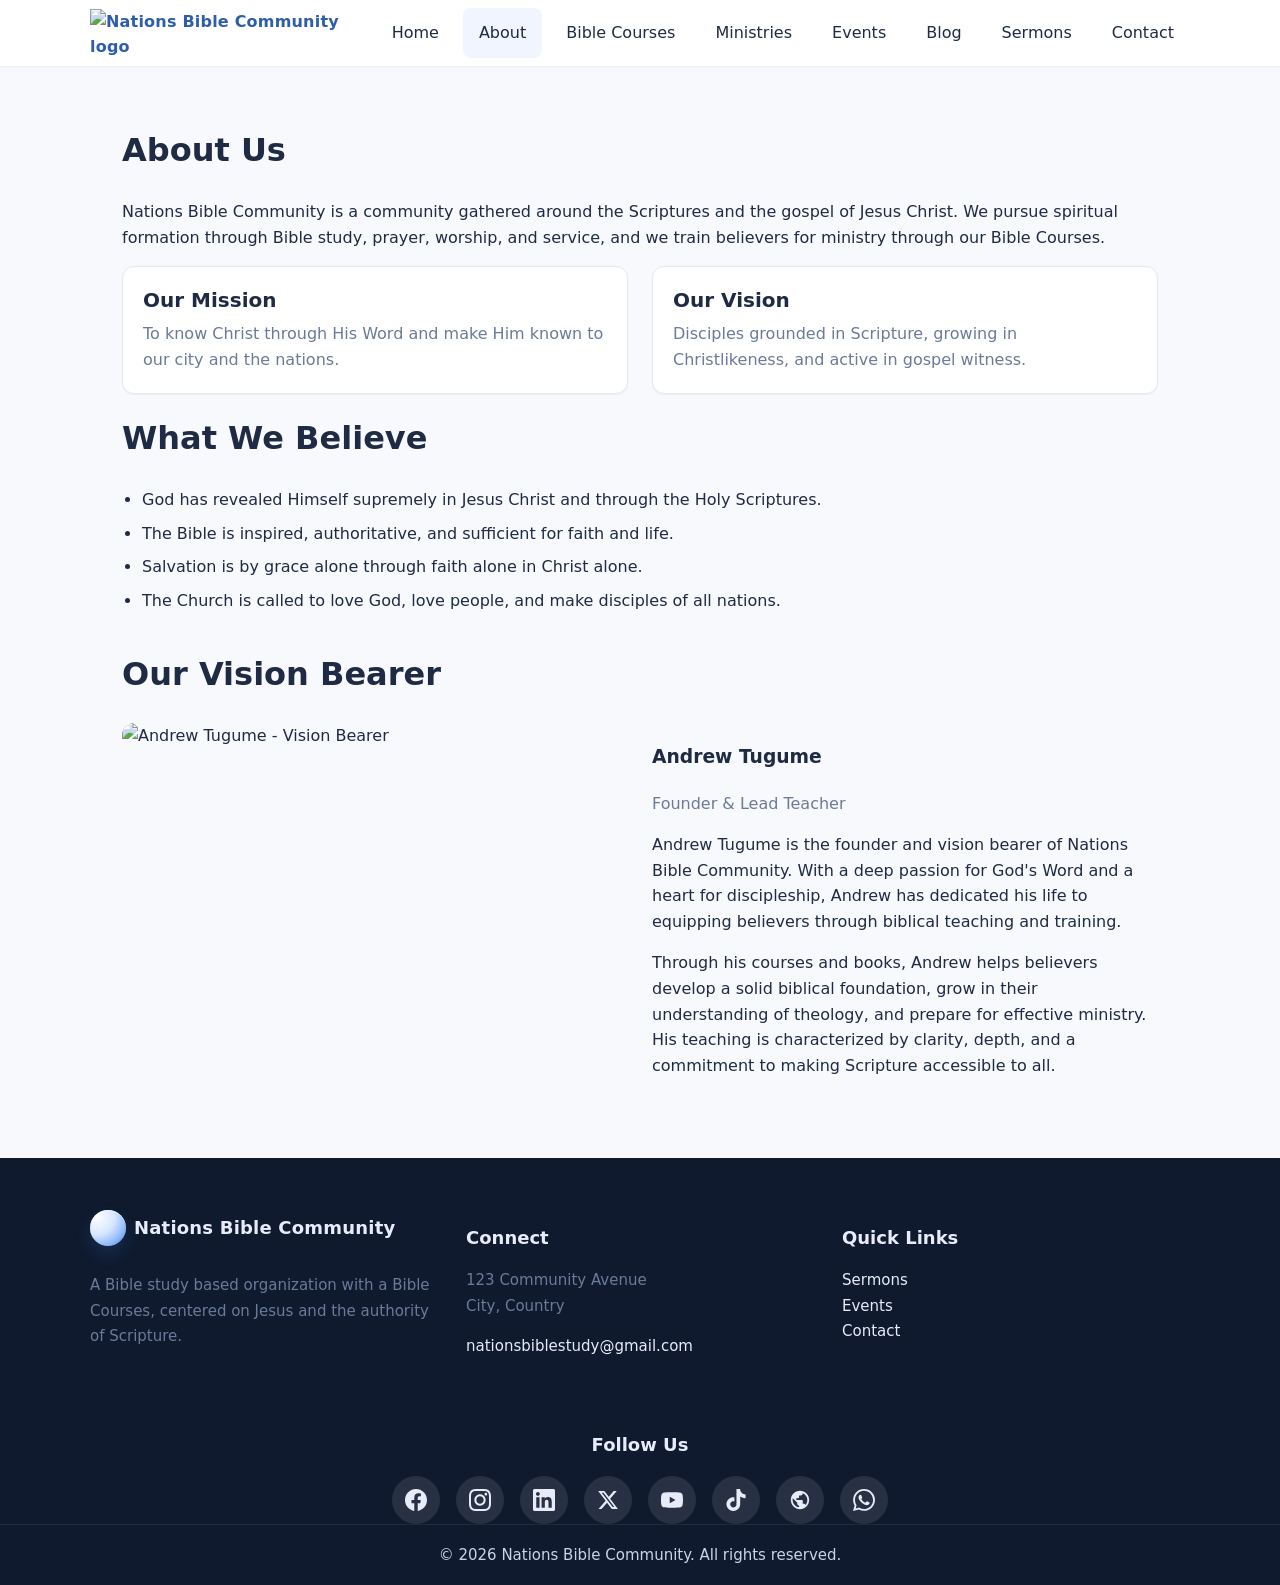
==== about.html @ 36cb025d "Add Netlify CMS blog system with first post: BOLDNESS FOR NOTABLE MIRACLES AND CONVERSIONS - Set up " ====
<!doctype html>
<html lang="en">
  <head>
    <meta charset="utf-8" />
    <meta name="viewport" content="width=device-width, initial-scale=1" />
    <title>About – Nations Bible Community</title>
    <meta name="description" content="About Nations Bible Community – mission, beliefs, leadership, and story." />
    <link rel="stylesheet" href="assets/css/styles.css" />
  </head>
  <body>
    <header class="site-header">
      <div class="container bar">
        <a class="brand" href="index.html">
          <img class="logo-img" src="https://res.cloudinary.com/dyz1cdgi8/image/upload/v1768128214/Nations_Bible_Community_Logo-04_iwufnb.png" alt="Nations Bible Community logo" />
        </a>
        <button class="nav-toggle" aria-controls="primary-nav" aria-expanded="false" aria-label="Toggle menu">☰</button>
        <nav id="primary-nav" class="primary-nav" aria-label="Primary">
          <ul class="container">
            <li><a href="index.html">Home</a></li>
            <li><a class="active" href="about.html">About</a></li>
            <li><a href="bible-Courses.html">Bible Courses</a></li>
            <li><a href="ministries.html">Ministries</a></li>
            <li><a href="events.html">Events</a></li>
            <li><a href="blog.html">Blog</a></li>
            <li><a href="sermons.html">Sermons</a></li>
            <li><a href="contact.html">Contact</a></li>
          </ul>
        </nav>
      </div>
    </header>

    <main>
      <section class="section">
        <div class="container">
          <h1 class="section-title">About Us</h1>
          <p>Nations Bible Community is a community gathered around the Scriptures and the gospel of Jesus Christ. We pursue spiritual formation through Bible study, prayer, worship, and service, and we train believers for ministry through our Bible Courses.</p>

          <div class="grid cols-2">
            <div class="card">
              <h3>Our Mission</h3>
              <p>To know Christ through His Word and make Him known to our city and the nations.</p>
            </div>
            <div class="card">
              <h3>Our Vision</h3>
              <p>Disciples grounded in Scripture, growing in Christlikeness, and active in gospel witness.</p>
            </div>
          </div>

          <div class="spacer-lg"></div>

          <h2 class="section-title">What We Believe</h2>
          <ul class="list">
            <li>God has revealed Himself supremely in Jesus Christ and through the Holy Scriptures.</li>
            <li>The Bible is inspired, authoritative, and sufficient for faith and life.</li>
            <li>Salvation is by grace alone through faith alone in Christ alone.</li>
            <li>The Church is called to love God, love people, and make disciples of all nations.</li>
          </ul>

          <div class="spacer-lg"></div>

          <h2 class="section-title">Our Vision Bearer</h2>
          <div class="grid cols-2">
            <div>
              <img src="https://res.cloudinary.com/dyz1cdgi8/image/upload/v1768131002/Vision_Bearer_Andrew_Tugume_mgnjnd.jpg" alt="Andrew Tugume - Vision Bearer" style="border-radius: 12px; width: 100%; max-width: 400px;" />
            </div>
            <div>
              <h3>Andrew Tugume</h3>
              <p class="muted">Founder & Lead Teacher</p>
              <p>Andrew Tugume is the founder and vision bearer of Nations Bible Community. With a deep passion for God's Word and a heart for discipleship, Andrew has dedicated his life to equipping believers through biblical teaching and training.</p>
              <p>Through his courses and books, Andrew helps believers develop a solid biblical foundation, grow in their understanding of theology, and prepare for effective ministry. His teaching is characterized by clarity, depth, and a commitment to making Scripture accessible to all.</p>
            </div>
          </div>
        </div>
      </section>
    </main>

    <footer class="site-footer">
      <div class="container grid cols-3">
        <div>
          <div class="brand">
            <span class="logo" aria-hidden="true"></span>
            <span class="title">Nations Bible Community</span>
          </div>
          <div class="spacer-sm"></div>
          <p class="muted">A Bible study based organization with a Bible Courses, centered on Jesus and the authority of Scripture.</p>
        </div>
        <div>
          <h3>Connect</h3>
          <p class="muted">123 Community Avenue<br>City, Country</p>
          <p><a href="mailto:nationsbiblestudy@gmail.com">nationsbiblestudy@gmail.com</a></p>
        </div>
        <div>
          <h3>Quick Links</h3>
          <p><a href="sermons.html">Sermons</a><br><a href="events.html">Events</a><br><a href="contact.html">Contact</a></p>
        </div>
      </div>
      <div class="container">
        <div class="social-links">
          <h3>Follow Us</h3>
          <div class="social-icons">
            <a href="https://www.facebook.com/nationsbiblecommunity" target="_blank" rel="noopener noreferrer" aria-label="Facebook" class="social-icon">
              <svg viewBox="0 0 24 24" width="24" height="24" fill="currentColor"><path d="M24 12.073c0-6.627-5.373-12-12-12s-12 5.373-12 12c0 5.99 4.388 10.954 10.125 11.854v-8.385H7.078v-3.47h3.047V9.43c0-3.007 1.792-4.669 4.533-4.669 1.312 0 2.686.235 2.686.235v2.953H15.83c-1.491 0-1.956.925-1.956 1.874v2.25h3.328l-.532 3.47h-2.796v8.385C19.612 23.027 24 18.062 24 12.073z"/></svg>
            </a>
            <a href="https://www.instagram.com/nationsbiblecommunity/" target="_blank" rel="noopener noreferrer" aria-label="Instagram" class="social-icon">
              <svg viewBox="0 0 24 24" width="24" height="24" fill="currentColor"><path d="M12 2.163c3.204 0 3.584.012 4.85.07 3.252.148 4.771 1.691 4.919 4.919.058 1.265.069 1.645.069 4.849 0 3.205-.012 3.584-.069 4.849-.149 3.225-1.664 4.771-4.919 4.919-1.266.058-1.644.07-4.85.07-3.204 0-3.584-.012-4.849-.07-3.26-.149-4.771-1.699-4.919-4.92-.058-1.265-.07-1.644-.07-4.849 0-3.204.013-3.583.07-4.849.149-3.227 1.664-4.771 4.919-4.919 1.266-.057 1.645-.069 4.849-.069zm0-2.163c-3.259 0-3.667.014-4.947.072-4.358.2-6.78 2.618-6.98 6.98-.059 1.281-.073 1.689-.073 4.948 0 3.259.014 3.668.072 4.948.2 4.358 2.618 6.78 6.98 6.98 1.281.058 1.689.072 4.948.072 3.259 0 3.668-.014 4.948-.072 4.354-.2 6.782-2.618 6.979-6.98.059-1.28.073-1.689.073-4.948 0-3.259-.014-3.667-.072-4.947-.196-4.354-2.617-6.78-6.979-6.98-1.281-.059-1.69-.073-4.949-.073zm0 5.838c-3.403 0-6.162 2.759-6.162 6.162s2.759 6.163 6.162 6.163 6.162-2.759 6.162-6.163c0-3.403-2.759-6.162-6.162-6.162zm0 10.162c-2.209 0-4-1.79-4-4 0-2.209 1.791-4 4-4s4 1.791 4 4c0 2.21-1.791 4-4 4zm6.406-11.845c-.796 0-1.441.645-1.441 1.44s.645 1.44 1.441 1.44c.795 0 1.439-.645 1.439-1.44s-.644-1.44-1.439-1.44z"/></svg>
            </a>
            <a href="https://www.linkedin.com/in/nations-bible-community-0844b33a5/" target="_blank" rel="noopener noreferrer" aria-label="LinkedIn" class="social-icon">
              <svg viewBox="0 0 24 24" width="24" height="24" fill="currentColor"><path d="M20.447 20.452h-3.554v-5.569c0-1.328-.027-3.037-1.852-3.037-1.853 0-2.136 1.445-2.136 2.939v5.667H9.351V9h3.414v1.561h.046c.477-.9 1.637-1.85 3.37-1.85 3.601 0 4.267 2.37 4.267 5.455v6.286zM5.337 7.433c-1.144 0-2.063-.926-2.063-2.065 0-1.138.92-2.063 2.063-2.063 1.14 0 2.064.925 2.064 2.063 0 1.139-.925 2.065-2.064 2.065zm1.782 13.019H3.555V9h3.564v11.452zM22.225 0H1.771C.792 0 0 .774 0 1.729v20.542C0 23.227.792 24 1.771 24h20.451C23.2 24 24 23.227 24 22.271V1.729C24 .774 23.2 0 22.222 0h.003z"/></svg>
            </a>
            <a href="https://x.com/NationsBible" target="_blank" rel="noopener noreferrer" aria-label="Twitter/X" class="social-icon">
              <svg viewBox="0 0 24 24" width="24" height="24" fill="currentColor"><path d="M18.244 2.25h3.308l-7.227 8.26 8.502 11.24H16.17l-5.214-6.817L4.99 21.75H1.68l7.73-8.835L1.254 2.25H8.08l4.713 6.231zm-1.161 17.52h1.833L7.084 4.126H5.117z"/></svg>
            </a>
            <a href="https://www.youtube.com/@NationsBibleCommunity" target="_blank" rel="noopener noreferrer" aria-label="YouTube" class="social-icon">
              <svg viewBox="0 0 24 24" width="24" height="24" fill="currentColor"><path d="M23.498 6.186a3.016 3.016 0 0 0-2.122-2.136C19.505 3.545 12 3.545 12 3.545s-7.505 0-9.377.505A3.017 3.017 0 0 0 .502 6.186C0 8.07 0 12 0 12s0 3.93.502 5.814a3.016 3.016 0 0 0 2.122 2.136c1.871.505 9.376.505 9.376.505s7.505 0 9.377-.505a3.015 3.015 0 0 0 2.122-2.136C24 15.93 24 12 24 12s0-3.93-.502-5.814zM9.545 15.568V8.432L15.818 12l-6.273 3.568z"/></svg>
            </a>
            <a href="https://www.tiktok.com/@nationsbiblecommunity" target="_blank" rel="noopener noreferrer" aria-label="TikTok" class="social-icon">
              <svg viewBox="0 0 24 24" width="24" height="24" fill="currentColor"><path d="M12.525.02c1.31-.02 2.61-.01 3.91-.02.08 1.53.63 3.09 1.75 4.17 1.12 1.11 2.7 1.62 4.24 1.79v4.03c-1.44-.05-2.89-.35-4.2-.97-.57-.26-1.1-.59-1.62-.93-.01 2.92.01 5.84-.02 8.75-.08 1.4-.54 2.79-1.35 3.94-1.31 1.92-3.58 3.17-5.91 3.21-1.43.08-2.86-.31-4.08-1.03-2.02-1.19-3.44-3.37-3.65-5.71-.02-.5-.03-1-.01-1.49.18-1.9 1.12-3.72 2.58-4.96 1.66-1.44 3.98-2.13 6.15-1.72.02 1.48-.04 2.96-.04 4.44-.99-.32-2.15-.23-3.02.37-.63.41-1.11 1.04-1.36 1.75-.21.51-.15 1.07-.14 1.61.24 1.64 1.82 3.02 3.5 2.87 1.12-.01 2.19-.66 2.77-1.61.19-.33.4-.67.41-1.06.1-1.79.06-3.57.07-5.36.01-4.03-.01-8.05.02-12.07z"/></svg>
            </a>
            <a href="index.html" aria-label="Website" class="social-icon">
              <svg viewBox="0 0 24 24" width="24" height="24" fill="currentColor"><path d="M12 2C6.48 2 2 6.48 2 12s4.48 10 10 10 10-4.48 10-10S17.52 2 12 2zm-1 17.93c-3.95-.49-7-3.85-7-7.93 0-.62.08-1.21.21-1.79L9 15v1c0 1.1.9 2 2 2v1.93zm6.9-2.54c-.26-.81-1-1.39-1.9-1.39h-1v-3c0-.55-.45-1-1-1H8v-2h2c.55 0 1-.45 1-1V7h2c1.1 0 2-.9 2-2v-.41c2.93 1.19 5 4.06 5 7.41 0 2.08-.8 3.97-2.1 5.39z"/></svg>
            </a>
            <a href="https://chat.whatsapp.com/FD0A2mCJZDa2Mbqac1Lst9" target="_blank" rel="noopener noreferrer" aria-label="WhatsApp" class="social-icon">
              <svg viewBox="0 0 24 24" width="24" height="24" fill="currentColor"><path d="M17.472 14.382c-.297-.149-1.758-.867-2.03-.967-.273-.099-.471-.148-.67.15-.197.297-.767.966-.94 1.164-.173.199-.347.223-.644.075-.297-.15-1.255-.463-2.39-1.475-.883-.788-1.48-1.761-1.653-2.059-.173-.297-.018-.458.13-.606.134-.133.298-.347.446-.52.149-.174.198-.298.298-.497.099-.198.05-.371-.025-.52-.075-.149-.669-1.612-.916-2.207-.242-.579-.487-.5-.669-.51-.173-.008-.371-.01-.57-.01-.198 0-.52.074-.792.372-.272.297-1.04 1.016-1.04 2.479 0 1.462 1.065 2.875 1.213 3.074.149.198 2.096 3.2 5.077 4.487.709.306 1.262.489 1.694.625.712.227 1.36.195 1.871.118.571-.085 1.758-.719 2.006-1.413.248-.694.248-1.289.173-1.413-.074-.124-.272-.198-.57-.347m-5.421 7.403h-.004a9.87 9.87 0 01-5.031-1.378l-.361-.214-3.741.982.998-3.648-.235-.374a9.86 9.86 0 01-1.51-5.26c.001-5.45 4.436-9.884 9.888-9.884 2.64 0 5.122 1.03 6.988 2.898a9.825 9.825 0 012.893 6.994c-.003 5.45-4.437 9.884-9.885 9.884m8.413-18.297A11.815 11.815 0 0012.05 0C5.495 0 .16 5.335.157 11.892c0 2.096.547 4.142 1.588 5.945L.057 24l6.305-1.654a11.882 11.882 0 005.683 1.448h.005c6.554 0 11.89-5.335 11.893-11.893a11.821 11.821 0 00-3.48-8.413Z"/></svg>
            </a>
          </div>
        </div>
      </div>
      <div class="footer-bottom">
        <div class="container">© <span data-year></span> Nations Bible Community. All rights reserved.</div>
      </div>
    </footer>

    <script src="assets/js/main.js"></script>
  </body>
  </html>
---- assets/css/styles.css ----
/*
  Nations Bible Community – Site Styles
  Mobile-first, responsive, accessible stylesheet.
*/

:root {
  --color-primary: #2e5eaa;
  --color-accent: #f9b233;
  --color-bg: #f7f9fc;
  --color-surface: #ffffff;
  --color-text: #1f2a44;
  --color-muted: #6b7a99;
  --color-border: #e5e9f2;
  --shadow-sm: 0 1px 2px rgba(0, 0, 0, 0.05);
  --shadow-md: 0 8px 24px rgba(31, 42, 68, 0.08);
  --radius: 12px;
  --radius-sm: 8px;
  --max-w: 1100px;
}

* {
  box-sizing: border-box;
}

html {
  font-size: 16px;
  -webkit-text-size-adjust: 100%;
  -webkit-tap-highlight-color: transparent;
}

html, body {
  margin: 0;
  padding: 0;
  font-family: Inter, system-ui, -apple-system, Segoe UI, Roboto, Helvetica, Arial, "Apple Color Emoji", "Segoe UI Emoji";
  color: var(--color-text);
  background: var(--color-bg);
  line-height: 1.6;
  overflow-x: hidden;
}

img, video {
  max-width: 100%;
  height: auto;
  display: block;
}

a {
  color: var(--color-primary);
  text-decoration: none;
  -webkit-tap-highlight-color: rgba(46, 94, 170, 0.1);
}

a:hover {
  text-decoration: underline;
}

/* Touch-friendly minimum target size */
button, a, input, select, textarea {
  min-height: 44px;
}

.container {
  width: 100%;
  max-width: var(--max-w);
  margin: 0 auto;
  padding: 0 16px;
}

@media (min-width: 640px) {
  .container {
    padding: 0 24px;
  }
}

@media (min-width: 1024px) {
  .container {
    padding: 0 32px;
  }
}

/* Header / Navigation */
.site-header {
  position: sticky;
  top: 0;
  z-index: 1000;
  background: var(--color-surface);
  box-shadow: var(--shadow-sm);
}

.site-header .bar {
  display: flex;
  align-items: center;
  justify-content: space-between;
  min-height: 64px;
  padding: 8px 0;
}

.brand {
  display: flex;
  align-items: center;
  gap: 8px;
  font-weight: 700;
  letter-spacing: 0.2px;
  min-height: 44px;
}

.brand .logo {
  width: 36px;
  height: 36px;
  flex-shrink: 0;
  border-radius: 50%;
  background: radial-gradient(120% 120% at 20% 20%, #fefefe, #d8e6ff 40%, #8ab6f9 70%, #2e5eaa 100%);
  box-shadow: inset 0 1px 0 rgba(255,255,255,.6), 0 8px 16px rgba(46,94,170,.25);
}

.brand .title {
  font-size: 16px;
  display: none;
}

@media (min-width: 640px) {
  .brand .title {
    display: block;
    font-size: 18px;
  }
}

/* Image logo support */
.brand .logo-img {
  height: 36px;
  width: auto;
  max-width: 150px;
  object-fit: contain;
}

@media (min-width: 640px) {
  .brand .logo-img {
    height: 40px;
    max-width: 200px;
  }
}

@media (min-width: 1024px) {
  .brand .logo-img {
    height: 48px;
    max-width: 250px;
  }
}

.nav-toggle {
  appearance: none;
  border: 1px solid var(--color-border);
  background: var(--color-surface);
  color: var(--color-text);
  height: 44px;
  width: 48px;
  border-radius: var(--radius-sm);
  display: grid;
  place-items: center;
  cursor: pointer;
  font-size: 20px;
  flex-shrink: 0;
  transition: background 0.2s ease;
}

.nav-toggle:hover {
  background: #f1f5ff;
}

.nav-toggle:active {
  transform: scale(0.98);
}

nav.primary-nav {
  position: fixed;
  inset: 64px 0 auto 0;
  background: var(--color-surface);
  box-shadow: var(--shadow-md);
  transform: translateY(-8px);
  opacity: 0;
  pointer-events: none;
  transition: opacity .2s ease, transform .2s ease;
  max-height: calc(100vh - 64px);
  overflow-y: auto;
  -webkit-overflow-scrolling: touch;
}

nav.primary-nav.open {
  transform: translateY(0);
  opacity: 1;
  pointer-events: auto;
}

nav.primary-nav ul {
  list-style: none;
  margin: 0;
  padding: 12px;
}

nav.primary-nav li a {
  display: block;
  padding: 14px 16px;
  border-radius: var(--radius-sm);
  color: var(--color-text);
  font-size: 16px;
  transition: background 0.2s ease;
}

nav.primary-nav li a:hover,
nav.primary-nav li a.active {
  background: #f1f5ff;
  text-decoration: none;
}

/* Tablet and Desktop nav */
@media (min-width: 768px) {
  .nav-toggle { display: none; }
  
  nav.primary-nav {
    position: static;
    background: transparent;
    box-shadow: none;
    transform: none;
    opacity: 1;
    pointer-events: auto;
    max-height: none;
    overflow-y: visible;
  }
  
  nav.primary-nav ul {
    display: flex;
    gap: 4px;
    padding: 0;
    flex-wrap: wrap;
  }
  
  nav.primary-nav li a { 
    padding: 10px 12px;
    font-size: 15px;
  }
}

@media (min-width: 1024px) {
  nav.primary-nav ul {
    gap: 8px;
  }
  
  nav.primary-nav li a { 
    padding: 12px 16px;
    font-size: 16px;
  }
}

/* Hero */
.hero {
  position: relative;
  background: radial-gradient(120% 120% at 10% 10%, #ffffff, #e9f0ff 50%, #cfe0ff 85%);
  overflow: hidden;
}

.hero .inner {
  display: grid;
  gap: 16px;
  padding: 40px 0 36px;
}

.hero h1 {
  margin: 0;
  font-size: 28px;
  line-height: 1.2;
}

.hero p {
  margin: 0;
  color: var(--color-muted);
  font-size: 16px;
  line-height: 1.6;
}

.cta-row {
  display: flex;
  gap: 12px;
  flex-wrap: wrap;
  margin-top: 8px;
}

@media (min-width: 640px) {
  .hero .inner { 
    padding: 48px 0 44px;
    gap: 18px;
  }
  .hero h1 { font-size: 36px; }
  .hero p { font-size: 18px; }
}

@media (min-width: 1024px) {
  .hero .inner { 
    padding: 64px 0 56px;
    gap: 20px;
  }
  .hero h1 { font-size: 44px; }
  .hero p { font-size: 20px; }
}

@media (min-width: 1280px) {
  .hero .inner { padding: 80px 0 72px; }
  .hero h1 { font-size: 52px; }
}

/* Sections */
section.section {
  padding: 36px 0;
}

@media (min-width: 640px) {
  section.section {
    padding: 48px 0;
  }
}

@media (min-width: 1024px) {
  section.section {
    padding: 64px 0;
  }
}

.section .section-title {
  margin: 0 0 20px 0;
  font-size: 24px;
  line-height: 1.3;
}

@media (min-width: 640px) {
  .section .section-title {
    font-size: 28px;
    margin: 0 0 24px 0;
  }
}

@media (min-width: 1024px) {
  .section .section-title {
    font-size: 32px;
    margin: 0 0 28px 0;
  }
}

.grid {
  display: grid;
  gap: 16px;
}

@media (min-width: 640px) {
  .grid {
    gap: 20px;
  }
}

@media (min-width: 1024px) {
  .grid {
    gap: 24px;
  }
}

.grid.cols-3 { 
  grid-template-columns: 1fr;
}

@media (min-width: 640px) {
  .grid.cols-3 { 
    grid-template-columns: repeat(2, 1fr);
  }
}

@media (min-width: 1024px) {
  .grid.cols-3 { 
    grid-template-columns: repeat(3, 1fr);
  }
}

.grid.cols-2 { 
  grid-template-columns: 1fr;
}

@media (min-width: 768px) {
  .grid.cols-2 { 
    grid-template-columns: repeat(2, 1fr);
  }
}

.card {
  background: var(--color-surface);
  border: 1px solid var(--color-border);
  border-radius: var(--radius);
  padding: 16px;
  box-shadow: var(--shadow-sm);
  transition: transform 0.2s ease, box-shadow 0.2s ease;
}

@media (min-width: 640px) {
  .card {
    padding: 20px;
  }
}

.card:hover {
  transform: translateY(-2px);
  box-shadow: var(--shadow-md);
}

.card h3 {
  margin: 0 0 8px 0;
  font-size: 18px;
  line-height: 1.3;
}

@media (min-width: 640px) {
  .card h3 {
    font-size: 20px;
  }
}

.card p { 
  margin: 0; 
  color: var(--color-muted);
  font-size: 15px;
  line-height: 1.6;
}

@media (min-width: 640px) {
  .card p {
    font-size: 16px;
  }
}

.card img {
  border-radius: 8px;
  width: 100%;
  height: auto;
}

/* Course Cards */
.course-card {
  display: flex;
  flex-direction: column;
  overflow: hidden;
  padding: 0;
}

.course-thumbnail {
  width: 100%;
  height: 200px;
  object-fit: cover;
  border-radius: 12px 12px 0 0;
}

@media (min-width: 640px) {
  .course-thumbnail {
    height: 220px;
  }
}

@media (min-width: 1024px) {
  .course-thumbnail {
    height: 240px;
  }
}

.course-content {
  padding: 16px;
  display: flex;
  flex-direction: column;
  flex-grow: 1;
}

@media (min-width: 640px) {
  .course-content {
    padding: 20px;
  }
}

.course-card h3 {
  margin: 0 0 8px 0;
  font-size: 20px;
  color: var(--color-text);
}

.course-card .muted {
  font-size: 14px;
  margin-bottom: 8px;
}

.course-card .btn {
  margin-top: auto;
  width: 100%;
}

/* Book Cards */
.book-card {
  display: flex;
  flex-direction: column;
  overflow: hidden;
  padding: 0;
}

.book-thumbnail {
  width: 100%;
  height: 280px;
  object-fit: cover;
  border-radius: 12px 12px 0 0;
}

@media (min-width: 640px) {
  .book-thumbnail {
    height: 320px;
  }
}

@media (min-width: 1024px) {
  .book-thumbnail {
    height: 360px;
  }
}

.book-content {
  padding: 16px;
  display: flex;
  flex-direction: column;
  flex-grow: 1;
}

@media (min-width: 640px) {
  .book-content {
    padding: 20px;
  }
}

.book-card h3 {
  margin: 0 0 4px 0;
  font-size: 19px;
  color: var(--color-text);
}

.book-card .muted {
  font-size: 14px;
  margin-bottom: 12px;
  font-style: italic;
}

.book-card p {
  margin-bottom: 0;
}

.book-card .btn {
  margin-top: auto;
  width: 100%;
}

/* Buttons */
.btn {
  display: inline-flex;
  align-items: center;
  justify-content: center;
  gap: 8px;
  padding: 12px 20px;
  border-radius: 10px;
  border: 1px solid transparent;
  font-weight: 600;
  font-size: 15px;
  min-height: 48px;
  cursor: pointer;
  transition: all 0.2s ease;
  text-align: center;
  width: 100%;
}

@media (min-width: 640px) {
  .btn {
    width: auto;
    font-size: 16px;
    padding: 12px 24px;
  }
}

.btn-primary {
  background: var(--color-primary);
  color: white;
  box-shadow: 0 6px 16px rgba(46, 94, 170, .22);
}

.btn-primary:hover { 
  filter: brightness(1.05); 
  text-decoration: none;
  transform: translateY(-1px);
  box-shadow: 0 8px 20px rgba(46, 94, 170, .3);
}

.btn-primary:active {
  transform: translateY(0);
}

.btn-secondary {
  background: #fff;
  color: var(--color-text);
  border-color: var(--color-border);
}

.btn-secondary:hover {
  background: #f1f5ff;
  text-decoration: none;
  border-color: var(--color-primary);
}

/* Lists */
.list {
  padding-left: 20px;
}

.list li { 
  margin-bottom: 8px;
  line-height: 1.6;
}

/* Forms */
form .field {
  display: grid;
  gap: 6px;
  margin-bottom: 16px;
}

label { 
  font-weight: 600;
  font-size: 15px;
}

@media (min-width: 640px) {
  label {
    font-size: 16px;
  }
}

input[type="text"],
input[type="email"],
input[type="tel"],
textarea, select {
  width: 100%;
  border: 1px solid var(--color-border);
  border-radius: 10px;
  padding: 12px 14px;
  background: var(--color-surface);
  color: var(--color-text);
  font-size: 16px;
  transition: border-color 0.2s ease;
  -webkit-appearance: none;
  appearance: none;
}

input[type="text"]:focus,
input[type="email"]:focus,
input[type="tel"]:focus,
textarea:focus,
select:focus {
  outline: none;
  border-color: var(--color-primary);
  box-shadow: 0 0 0 3px rgba(46, 94, 170, 0.1);
}

textarea { 
  min-height: 140px; 
  resize: vertical;
  font-family: inherit;
}

/* Footer */
.site-footer {
  background: #0f1a2e;
  color: #e7ecf8;
}

.site-footer a { 
  color: #e7ecf8;
  min-height: auto;
}

.site-footer .grid {
  padding: 32px 0 16px;
  grid-template-columns: 1fr;
  gap: 28px;
}

@media (min-width: 640px) {
  .site-footer .grid {
    padding: 40px 0 20px;
    grid-template-columns: repeat(2, 1fr);
  }
}

@media (min-width: 1024px) {
  .site-footer .grid {
    padding: 48px 0 24px;
    grid-template-columns: repeat(3, 1fr);
  }
}

.site-footer h3 {
  font-size: 18px;
  margin-bottom: 12px;
}

.site-footer p {
  line-height: 1.7;
  font-size: 15px;
}

.social-links {
  margin-top: 24px;
  text-align: center;
}

@media (min-width: 640px) {
  .social-links {
    margin-top: 32px;
  }
}

.social-links h3 {
  margin-bottom: 16px;
  font-size: 18px;
}

.social-icons {
  display: flex;
  justify-content: center;
  gap: 12px;
  flex-wrap: wrap;
}

@media (min-width: 640px) {
  .social-icons {
    gap: 16px;
  }
}

.social-icon {
  display: inline-flex;
  align-items: center;
  justify-content: center;
  width: 48px;
  height: 48px;
  min-height: 48px;
  border-radius: 50%;
  background: rgba(255, 255, 255, 0.1);
  color: #e7ecf8;
  transition: all 0.3s ease;
  flex-shrink: 0;
}

.social-icon:hover {
  background: var(--color-primary);
  transform: translateY(-2px);
  text-decoration: none;
}

.social-icon:active {
  transform: translateY(0);
}

.social-icon svg {
  width: 22px;
  height: 22px;
}

.footer-bottom {
  border-top: 1px solid rgba(255,255,255,.08);
  padding: 16px 0;
  font-size: 14px;
  color: #c9d3ea;
  text-align: center;
}

@media (min-width: 640px) {
  .footer-bottom {
    padding: 18px 0;
    font-size: 15px;
  }
}

/* Utilities */
.muted { 
  color: var(--color-muted);
  font-size: 15px;
}

@media (min-width: 640px) {
  .muted {
    font-size: 16px;
  }
}

.center { text-align: center; }
.spacer-sm { height: 8px; }
.spacer-md { height: 16px; }
.spacer-lg { height: 24px; }

.hidden { 
  position: absolute !important; 
  left: -9999px; 
}

/* Accessibility improvements */
@media (prefers-reduced-motion: reduce) {
  *,
  *::before,
  *::after {
    animation-duration: 0.01ms !important;
    animation-iteration-count: 1 !important;
    transition-duration: 0.01ms !important;
  }
}

/* Better focus states for keyboard navigation */
a:focus-visible,
button:focus-visible,
input:focus-visible,
select:focus-visible,
textarea:focus-visible {
  outline: 3px solid var(--color-primary);
  outline-offset: 2px;
}

/* Prevent text size adjustment on iOS */
@supports (-webkit-touch-callout: none) {
  body {
    -webkit-text-size-adjust: 100%;
  }
}

/* Blog Styles */
.blog-grid {
  display: grid;
  gap: 24px;
  margin-top: 32px;
}

@media (min-width: 768px) {
  .blog-grid {
    grid-template-columns: repeat(2, 1fr);
    gap: 32px;
  }
}

@media (min-width: 1024px) {
  .blog-grid {
    grid-template-columns: repeat(3, 1fr);
  }
}

.blog-card {
  background: var(--color-surface);
  border-radius: var(--radius);
  box-shadow: var(--shadow-md);
  overflow: hidden;
  transition: transform 0.2s ease, box-shadow 0.2s ease;
  display: flex;
  flex-direction: column;
  min-height: 280px;
}

.blog-card:hover {
  transform: translateY(-4px);
  box-shadow: 0 12px 32px rgba(31, 42, 68, 0.12);
}

.blog-content {
  padding: 24px;
  display: flex;
  flex-direction: column;
  flex: 1;
}

@media (min-width: 640px) {
  .blog-content {
    padding: 28px;
  }
}

.blog-meta {
  display: flex;
  gap: 12px;
  font-size: 13px;
  color: var(--color-muted);
  margin-bottom: 12px;
  flex-wrap: wrap;
}

.blog-date, .blog-author {
  display: inline-block;
}

.blog-date::after {
  content: "•";
  margin-left: 12px;
  color: var(--color-border);
}

.blog-title {
  margin: 0 0 12px;
  font-size: 20px;
  font-weight: 700;
  line-height: 1.3;
}

@media (min-width: 640px) {
  .blog-title {
    font-size: 22px;
  }
}

.blog-title a {
  color: var(--color-text);
  transition: color 0.2s ease;
}

.blog-title a:hover {
  color: var(--color-primary);
}

.blog-excerpt {
  margin: 0 0 16px;
  font-size: 15px;
  line-height: 1.6;
  color: var(--color-muted);
  flex: 1;
}

@media (min-width: 640px) {
  .blog-excerpt {
    font-size: 16px;
  }
}

/* Individual Blog Post */
.container.narrow {
  max-width: 750px;
  margin: 0 auto;
  padding: 0 16px;
}

@media (min-width: 640px) {
  .container.narrow {
    padding: 0 24px;
  }
}

.blog-post {
  padding: 40px 0 60px;
}

@media (min-width: 640px) {
  .blog-post {
    padding: 60px 0 80px;
  }
}

.blog-post-header {
  margin-bottom: 32px;
  padding-bottom: 24px;
  border-bottom: 2px solid var(--color-border);
}

@media (min-width: 640px) {
  .blog-post-header {
    margin-bottom: 40px;
    padding-bottom: 32px;
  }
}

.blog-post-header h1 {
  margin: 0 0 16px;
  font-size: 28px;
  font-weight: 800;
  line-height: 1.2;
  color: var(--color-text);
}

@media (min-width: 640px) {
  .blog-post-header h1 {
    font-size: 36px;
  }
}

@media (min-width: 768px) {
  .blog-post-header h1 {
    font-size: 42px;
  }
}

.blog-post-meta {
  display: flex;
  gap: 12px;
  font-size: 14px;
  color: var(--color-muted);
  flex-wrap: wrap;
}

@media (min-width: 640px) {
  .blog-post-meta {
    font-size: 15px;
  }
}

.blog-post-content {
  font-size: 16px;
  line-height: 1.8;
  color: var(--color-text);
}

@media (min-width: 640px) {
  .blog-post-content {
    font-size: 18px;
    line-height: 1.9;
  }
}

.blog-post-content p {
  margin: 0 0 20px;
}

@media (min-width: 640px) {
  .blog-post-content p {
    margin: 0 0 24px;
  }
}

.blog-post-content h2 {
  margin: 40px 0 20px;
  font-size: 24px;
  font-weight: 700;
  color: var(--color-text);
}

@media (min-width: 640px) {
  .blog-post-content h2 {
    font-size: 28px;
    margin: 48px 0 24px;
  }
}

.blog-post-content ul,
.blog-post-content ol {
  margin: 0 0 24px;
  padding-left: 24px;
}

@media (min-width: 640px) {
  .blog-post-content ul,
  .blog-post-content ol {
    padding-left: 28px;
  }
}

.blog-post-content li {
  margin-bottom: 12px;
}

.blog-post-content .scripture {
  font-style: italic;
  font-size: 17px;
  padding: 20px;
  background: var(--color-bg);
  border-left: 4px solid var(--color-primary);
  border-radius: var(--radius-sm);
  margin: 0 0 28px;
}

@media (min-width: 640px) {
  .blog-post-content .scripture {
    font-size: 19px;
    padding: 24px;
    margin: 0 0 32px;
  }
}

.blog-post-content .study-references {
  list-style: none;
  padding: 0;
  margin: 20px 0;
}

.blog-post-content .study-references li {
  padding: 12px 0;
  border-bottom: 1px solid var(--color-border);
}

.blog-post-content .study-references li:last-child {
  border-bottom: none;
}

.blog-post-content .divider {
  margin: 40px 0;
  border: none;
  border-top: 2px solid var(--color-border);
}

@media (min-width: 640px) {
  .blog-post-content .divider {
    margin: 48px 0;
  }
}

.blog-post-content .author-signature {
  text-align: right;
  font-size: 18px;
  color: var(--color-muted);
  margin: 24px 0 0;
}

@media (min-width: 640px) {
  .blog-post-content .author-signature {
    font-size: 20px;
  }
}

.blog-post-footer {
  margin-top: 48px;
  padding-top: 32px;
  border-top: 2px solid var(--color-border);
}

@media (min-width: 640px) {
  .blog-post-footer {
    margin-top: 60px;
    padding-top: 40px;
  }
}
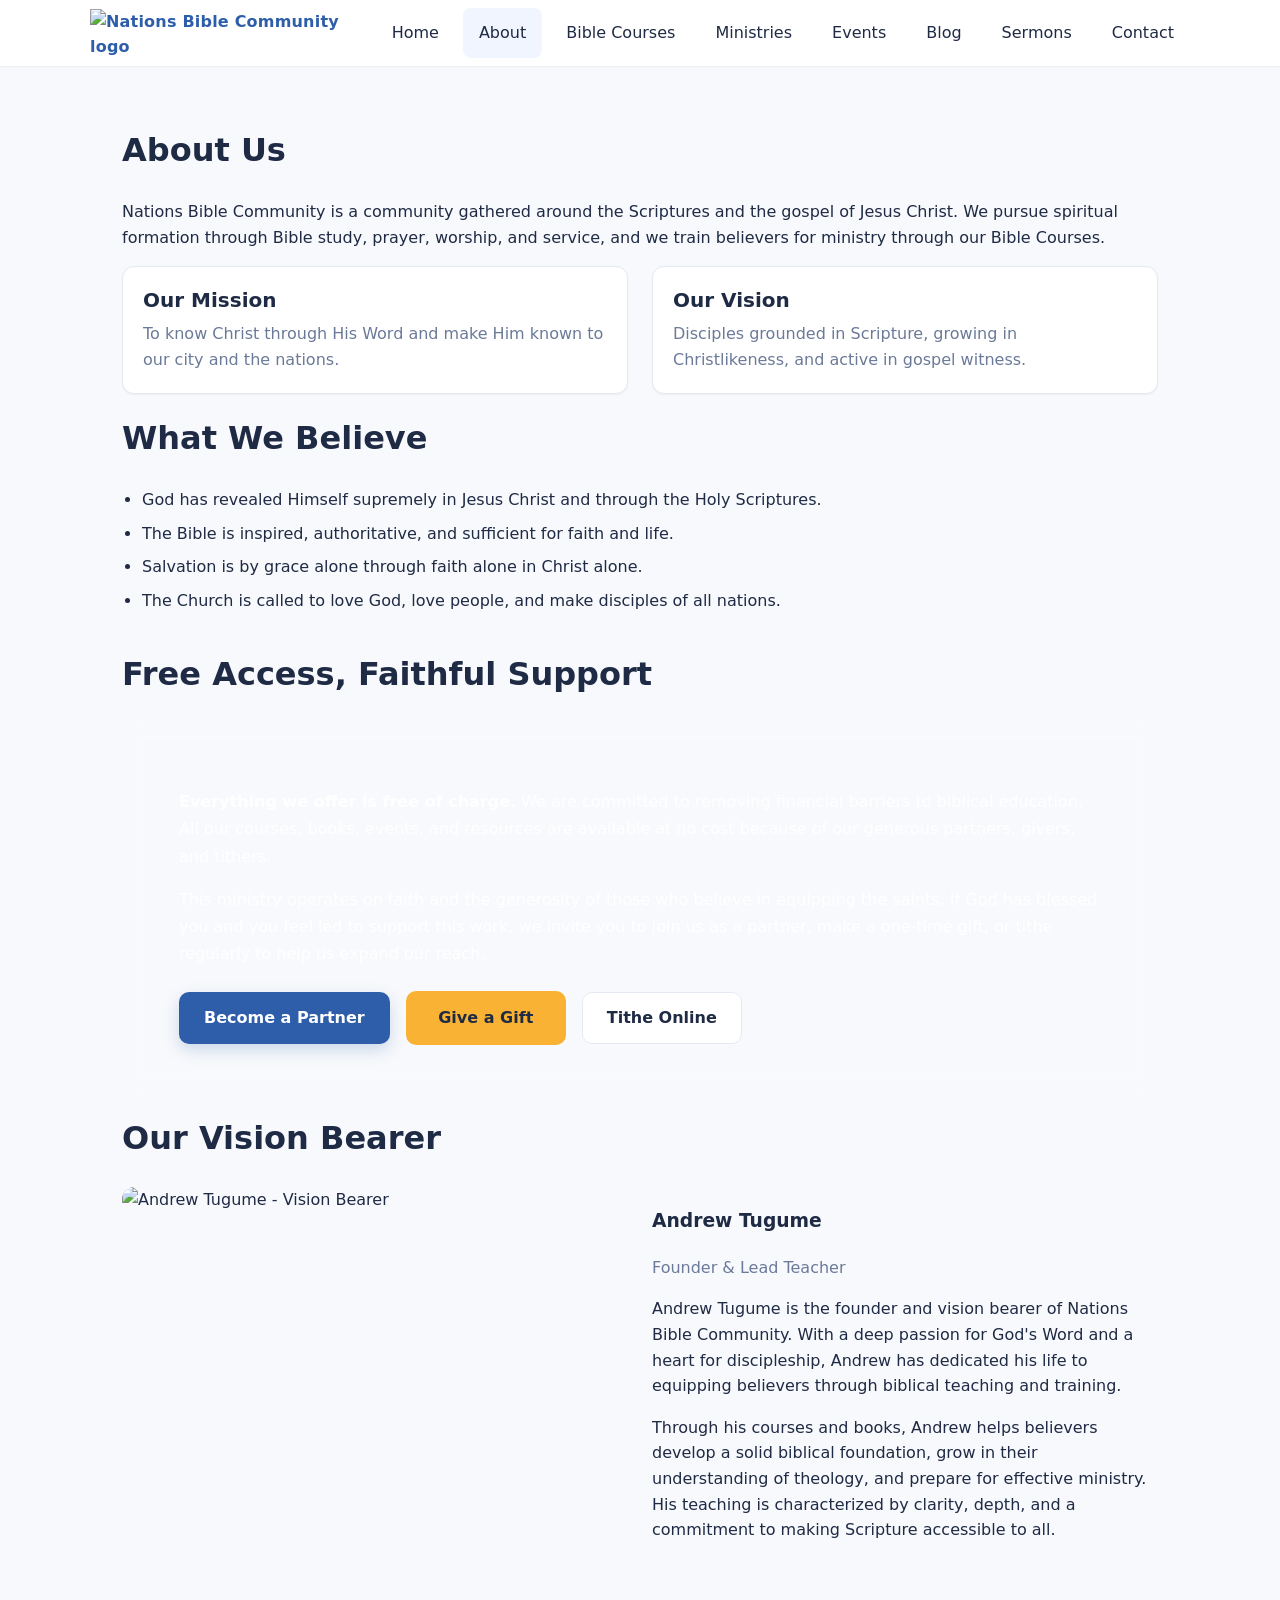
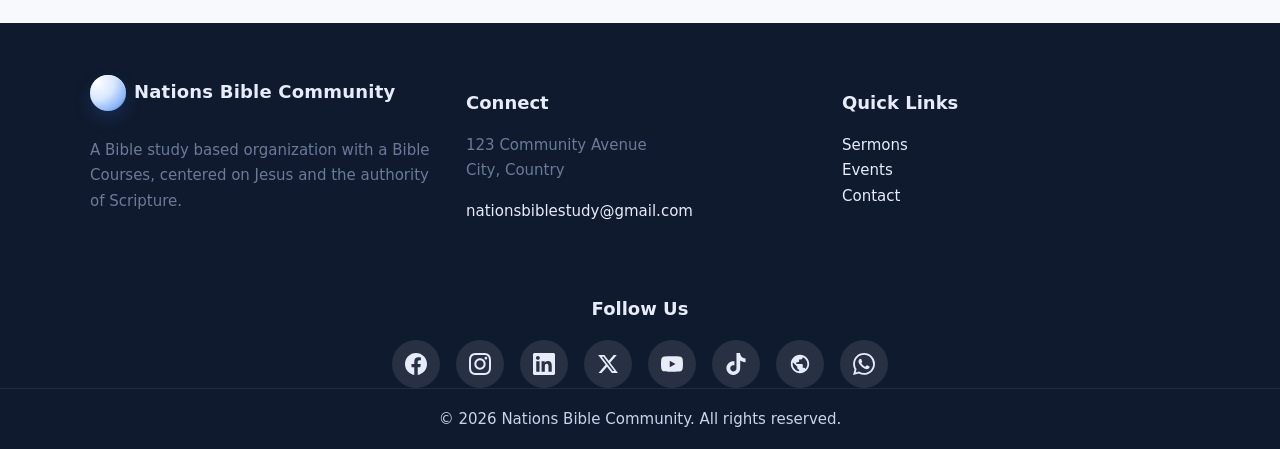
==== commit dea8b7b2: "Add support section: Free activities with Partner/Give/Tithe options - Added prominent section expla" ====
--- a/about.html
+++ b/about.html
@@ -55,6 +55,22 @@
             <li>Salvation is by grace alone through faith alone in Christ alone.</li>
             <li>The Church is called to love God, love people, and make disciples of all nations.</li>
           </ul>
+
+          <div class="spacer-lg"></div>
+
+          <h2 class="section-title">Free Access, Faithful Support</h2>
+          <div class="support-banner">
+            <div class="support-content">
+              <p><strong>Everything we offer is free of charge.</strong> We are committed to removing financial barriers to biblical education. All our courses, books, events, and resources are available at no cost because of our generous partners, givers, and tithers.</p>
+              <p>This ministry operates on faith and the generosity of those who believe in equipping the saints. If God has blessed you and you feel led to support this work, we invite you to join us as a partner, make a one-time gift, or tithe regularly to help us expand our reach.</p>
+              <div class="spacer-sm"></div>
+              <div class="support-actions">
+                <a class="btn btn-primary" href="contact.html?type=partner">Become a Partner</a>
+                <a class="btn btn-accent" href="contact.html?type=give">Give a Gift</a>
+                <a class="btn btn-secondary" href="contact.html?type=tithe">Tithe Online</a>
+              </div>
+            </div>
+          </div>
 
           <div class="spacer-lg"></div>
 
--- a/assets/css/styles.css
+++ b/assets/css/styles.css
@@ -610,6 +610,24 @@
   border-color: var(--color-primary);
 }
 
+.btn-accent {
+  background: var(--color-accent);
+  color: var(--color-text);
+  border: 2px solid var(--color-accent);
+  font-weight: 600;
+}
+
+.btn-accent:hover {
+  background: #f7a020;
+  text-decoration: none;
+  transform: translateY(-1px);
+  box-shadow: 0 8px 20px rgba(249, 178, 51, .3);
+}
+
+.btn-accent:active {
+  transform: translateY(0);
+}
+
 /* Lists */
 .list {
   padding-left: 20px;
@@ -1133,4 +1151,146 @@
   }
 }
 
-
+/* Support Section */
+.support-section {
+  background: linear-gradient(135deg, #2e5eaa 0%, #1e4080 100%);
+  color: white;
+  padding: 48px 0;
+}
+
+@media (min-width: 640px) {
+  .support-section {
+    padding: 64px 0;
+  }
+}
+
+@media (min-width: 768px) {
+  .support-section {
+    padding: 80px 0;
+  }
+}
+
+.support-banner {
+  background: rgba(255, 255, 255, 0.1);
+  border-radius: var(--radius);
+  padding: 32px 24px;
+  backdrop-filter: blur(10px);
+  border: 1px solid rgba(255, 255, 255, 0.2);
+}
+
+@media (min-width: 640px) {
+  .support-banner {
+    padding: 40px 36px;
+  }
+}
+
+@media (min-width: 768px) {
+  .support-banner {
+    padding: 48px 56px;
+  }
+}
+
+.support-content h2 {
+  color: white;
+  margin-top: 0;
+  margin-bottom: 20px;
+  font-size: 28px;
+}
+
+@media (min-width: 640px) {
+  .support-content h2 {
+    font-size: 32px;
+  }
+}
+
+@media (min-width: 768px) {
+  .support-content h2 {
+    font-size: 36px;
+  }
+}
+
+.support-content .lead {
+  font-size: 17px;
+  line-height: 1.7;
+  margin-bottom: 16px;
+  color: rgba(255, 255, 255, 0.95);
+}
+
+@media (min-width: 640px) {
+  .support-content .lead {
+    font-size: 18px;
+    line-height: 1.8;
+  }
+}
+
+@media (min-width: 768px) {
+  .support-content .lead {
+    font-size: 19px;
+  }
+}
+
+.support-content p {
+  color: rgba(255, 255, 255, 0.9);
+  line-height: 1.7;
+  margin-bottom: 16px;
+}
+
+.support-actions {
+  display: flex;
+  flex-wrap: wrap;
+  gap: 12px;
+  align-items: center;
+}
+
+@media (min-width: 640px) {
+  .support-actions {
+    gap: 16px;
+  }
+}
+
+.support-actions .btn {
+  flex: 1 1 auto;
+  min-width: 160px;
+  text-align: center;
+  white-space: nowrap;
+}
+
+@media (min-width: 640px) {
+  .support-actions .btn {
+    flex: 0 1 auto;
+  }
+}
+
+.support-section .btn-primary {
+  background: white;
+  color: var(--color-primary);
+  border-color: white;
+}
+
+.support-section .btn-primary:hover {
+  background: #f0f4ff;
+  color: var(--color-primary);
+}
+
+.support-section .btn-accent {
+  background: var(--color-accent);
+  color: var(--color-text);
+  border-color: var(--color-accent);
+}
+
+.support-section .btn-accent:hover {
+  background: #f7a020;
+}
+
+.support-section .btn-secondary {
+  background: rgba(255, 255, 255, 0.15);
+  color: white;
+  border-color: rgba(255, 255, 255, 0.3);
+}
+
+.support-section .btn-secondary:hover {
+  background: rgba(255, 255, 255, 0.25);
+  border-color: white;
+}
+
+
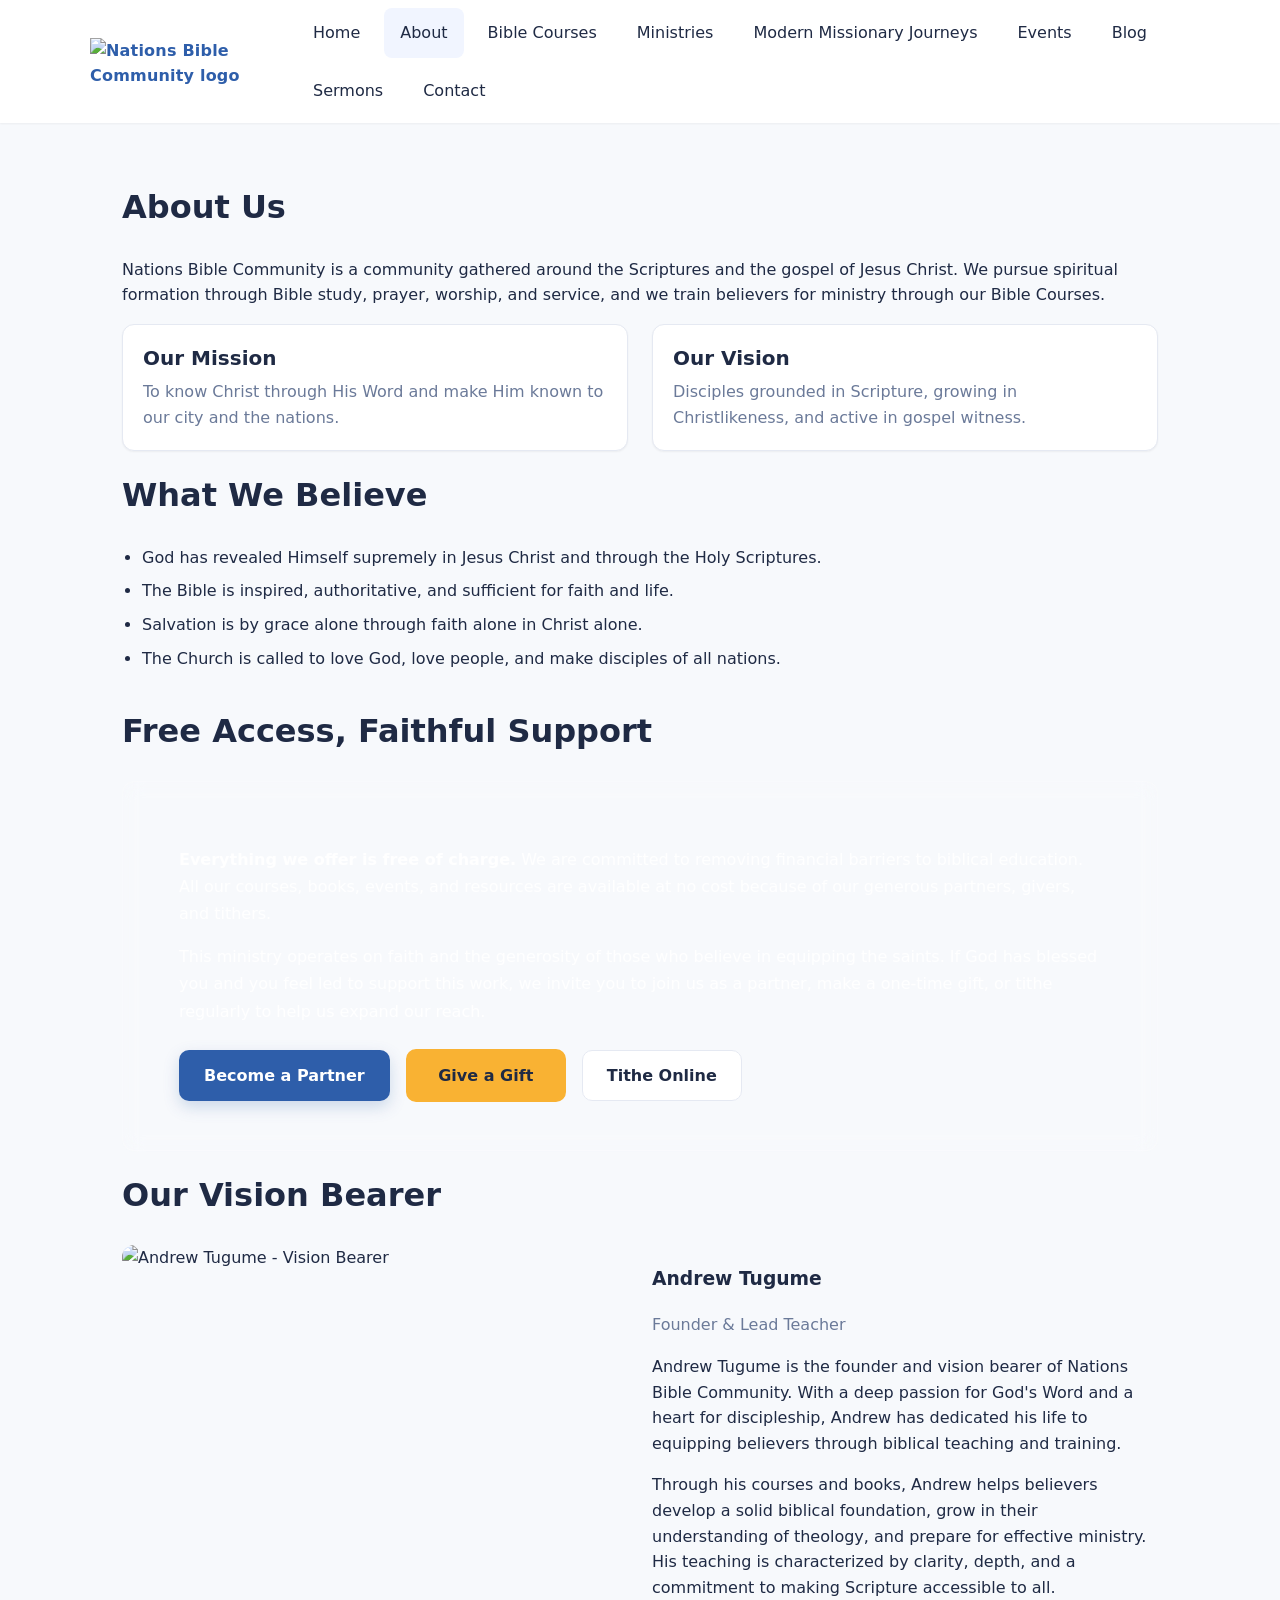
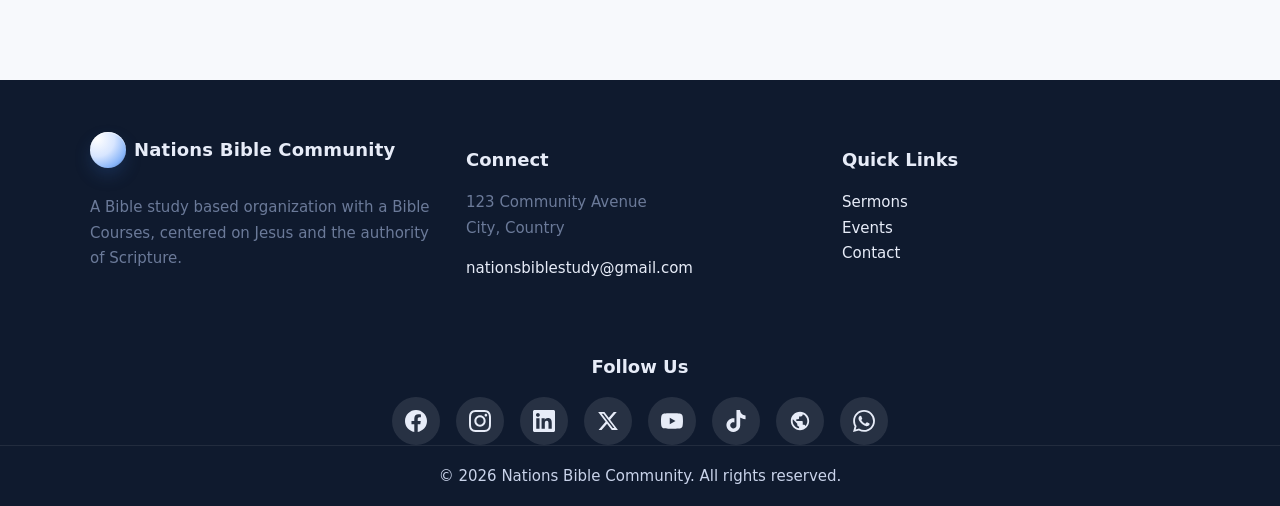
==== commit fea4a5b2: "Add Modern Missionary Journeys section with Missions to the Nations and Scripture Safaris - Created " ====
--- a/about.html
+++ b/about.html
@@ -20,6 +20,7 @@
             <li><a class="active" href="about.html">About</a></li>
             <li><a href="bible-Courses.html">Bible Courses</a></li>
             <li><a href="ministries.html">Ministries</a></li>
+            <li><a href="modern-missionary-journeys.html">Modern Missionary Journeys</a></li>
             <li><a href="events.html">Events</a></li>
             <li><a href="blog.html">Blog</a></li>
             <li><a href="sermons.html">Sermons</a></li>
@@ -65,9 +66,9 @@
               <p>This ministry operates on faith and the generosity of those who believe in equipping the saints. If God has blessed you and you feel led to support this work, we invite you to join us as a partner, make a one-time gift, or tithe regularly to help us expand our reach.</p>
               <div class="spacer-sm"></div>
               <div class="support-actions">
-                <a class="btn btn-primary" href="contact.html?type=partner">Become a Partner</a>
-                <a class="btn btn-accent" href="contact.html?type=give">Give a Gift</a>
-                <a class="btn btn-secondary" href="contact.html?type=tithe">Tithe Online</a>
+                <a class="btn btn-primary" href="give.html?type=partner">Become a Partner</a>
+                <a class="btn btn-accent" href="give.html?type=give">Give a Gift</a>
+                <a class="btn btn-secondary" href="give.html?type=tithe">Tithe Online</a>
               </div>
             </div>
           </div>
--- a/assets/css/styles.css
+++ b/assets/css/styles.css
@@ -1293,4 +1293,1051 @@
   border-color: white;
 }
 
-
+/* Payment Page Styles */
+.payment-types {
+  display: grid;
+  gap: 16px;
+  margin: 0 auto;
+  max-width: 900px;
+}
+
+@media (min-width: 640px) {
+  .payment-types {
+    grid-template-columns: repeat(3, 1fr);
+    gap: 20px;
+  }
+}
+
+.payment-type-btn {
+  background: white;
+  border: 2px solid var(--color-border);
+  border-radius: var(--radius);
+  padding: 24px 20px;
+  cursor: pointer;
+  transition: all 0.2s ease;
+  text-align: center;
+  min-height: 120px;
+}
+
+@media (min-width: 640px) {
+  .payment-type-btn {
+    padding: 28px 24px;
+  }
+}
+
+.payment-type-btn:hover {
+  border-color: var(--color-primary);
+  transform: translateY(-2px);
+  box-shadow: var(--shadow-md);
+}
+
+.payment-type-btn.active {
+  background: var(--color-primary);
+  border-color: var(--color-primary);
+  color: white;
+}
+
+.payment-type-btn h3 {
+  margin: 0 0 8px;
+  font-size: 18px;
+  font-weight: 700;
+}
+
+@media (min-width: 640px) {
+  .payment-type-btn h3 {
+    font-size: 20px;
+  }
+}
+
+.payment-type-btn p {
+  margin: 0;
+  font-size: 14px;
+  opacity: 0.9;
+}
+
+.payment-type-btn.active p {
+  opacity: 1;
+}
+
+.payment-container {
+  max-width: 900px;
+  margin: 0 auto;
+  padding: 32px 24px;
+}
+
+@media (min-width: 640px) {
+  .payment-container {
+    padding: 40px 36px;
+  }
+}
+
+@media (min-width: 768px) {
+  .payment-container {
+    padding: 48px 56px;
+  }
+}
+
+.payment-container h2 {
+  margin-top: 0;
+  font-size: 24px;
+}
+
+@media (min-width: 640px) {
+  .payment-container h2 {
+    font-size: 28px;
+  }
+}
+
+.payment-methods {
+  display: grid;
+  gap: 24px;
+}
+
+@media (min-width: 768px) {
+  .payment-methods {
+    grid-template-columns: repeat(2, 1fr);
+    gap: 28px;
+  }
+}
+
+.payment-method {
+  background: var(--color-bg);
+  border: 1px solid var(--color-border);
+  border-radius: var(--radius-sm);
+  padding: 20px;
+  transition: all 0.2s ease;
+}
+
+@media (min-width: 640px) {
+  .payment-method {
+    padding: 24px;
+  }
+}
+
+.payment-method:hover {
+  border-color: var(--color-primary);
+  box-shadow: var(--shadow-sm);
+}
+
+.payment-method-header h3 {
+  margin: 0 0 4px;
+  font-size: 18px;
+  color: var(--color-text);
+}
+
+@media (min-width: 640px) {
+  .payment-method-header h3 {
+    font-size: 20px;
+  }
+}
+
+.payment-method-header p {
+  margin: 0 0 16px;
+  font-size: 13px;
+}
+
+@media (min-width: 640px) {
+  .payment-method-header p {
+    font-size: 14px;
+  }
+}
+
+.payment-details p {
+  margin: 0 0 12px;
+  line-height: 1.6;
+}
+
+.payment-info {
+  background: white;
+  padding: 12px 16px;
+  border-radius: var(--radius-sm);
+  border: 1px solid var(--color-border);
+  font-size: 14px;
+  line-height: 1.7;
+}
+
+@media (min-width: 640px) {
+  .payment-info {
+    padding: 14px 18px;
+    font-size: 15px;
+  }
+}
+
+.payment-info strong {
+  color: var(--color-primary);
+  font-weight: 600;
+}
+
+.crypto-address {
+  word-break: break-all;
+  font-family: 'Courier New', monospace;
+  font-size: 13px;
+}
+
+@media (min-width: 640px) {
+  .crypto-address {
+    font-size: 14px;
+  }
+}
+
+.payment-notice {
+  background: #fff7e6;
+  border: 2px solid var(--color-accent);
+  border-radius: var(--radius);
+  padding: 24px;
+  margin-top: 32px;
+}
+
+@media (min-width: 640px) {
+  .payment-notice {
+    padding: 28px 32px;
+  }
+}
+
+.payment-notice h3 {
+  margin: 0 0 12px;
+  color: var(--color-text);
+  font-size: 18px;
+}
+
+@media (min-width: 640px) {
+  .payment-notice h3 {
+    font-size: 20px;
+  }
+}
+
+.payment-notice p {
+  margin: 0 0 12px;
+  line-height: 1.7;
+}
+
+.payment-notice ul {
+  margin: 12px 0;
+  padding-left: 24px;
+}
+
+.payment-notice li {
+  margin-bottom: 8px;
+  line-height: 1.6;
+}
+
+.payment-notice a {
+  font-weight: 600;
+  text-decoration: underline;
+}
+
+/* Modern Missionary Journeys Styles */
+.journey-hero {
+  background: linear-gradient(135deg, #1e4080 0%, #2e5eaa 100%);
+  min-height: 400px;
+}
+
+@media (min-width: 768px) {
+  .journey-hero {
+    min-height: 450px;
+  }
+}
+
+.mission-hero {
+  background: linear-gradient(135deg, #d97706 0%, #f59e0b 100%);
+}
+
+.safari-hero {
+  background: linear-gradient(135deg, #059669 0%, #10b981 100%);
+}
+
+.hero-subtitle {
+  font-size: 18px;
+  font-weight: 500;
+  opacity: 0.95;
+  margin: 0;
+}
+
+@media (min-width: 640px) {
+  .hero-subtitle {
+    font-size: 20px;
+  }
+}
+
+.hero-tags {
+  display: flex;
+  flex-wrap: wrap;
+  gap: 12px;
+  justify-content: center;
+}
+
+.tag {
+  background: rgba(255, 255, 255, 0.2);
+  padding: 6px 16px;
+  border-radius: 20px;
+  font-size: 13px;
+  font-weight: 600;
+  backdrop-filter: blur(10px);
+}
+
+@media (min-width: 640px) {
+  .tag {
+    padding: 8px 18px;
+    font-size: 14px;
+  }
+}
+
+.breadcrumb {
+  font-size: 14px;
+  margin-bottom: 16px;
+  opacity: 0.9;
+}
+
+.breadcrumb a {
+  color: white;
+  text-decoration: underline;
+}
+
+.vlog-banner {
+  background: linear-gradient(135deg, #dc2626 0%, #ef4444 100%);
+  border-radius: var(--radius);
+  padding: 32px 24px;
+  color: white;
+  text-align: center;
+}
+
+@media (min-width: 640px) {
+  .vlog-banner {
+    padding: 40px 36px;
+  }
+}
+
+@media (min-width: 768px) {
+  .vlog-banner {
+    padding: 48px 56px;
+  }
+}
+
+.vlog-banner h2 {
+  margin: 0 0 16px;
+  color: white;
+  font-size: 28px;
+}
+
+@media (min-width: 640px) {
+  .vlog-banner h2 {
+    font-size: 32px;
+  }
+}
+
+.vlog-links {
+  display: flex;
+  flex-wrap: wrap;
+  gap: 12px;
+  justify-content: center;
+  align-items: center;
+}
+
+@media (min-width: 640px) {
+  .vlog-links {
+    gap: 16px;
+  }
+}
+
+.vlog-links .btn {
+  flex: 0 1 auto;
+  min-width: 140px;
+}
+
+.journey-programs {
+  display: grid;
+  gap: 32px;
+  max-width: 1100px;
+  margin: 0 auto;
+}
+
+@media (min-width: 968px) {
+  .journey-programs {
+    grid-template-columns: repeat(2, 1fr);
+    gap: 40px;
+  }
+}
+
+.journey-card {
+  background: white;
+  border-radius: var(--radius);
+  padding: 32px 24px;
+  box-shadow: var(--shadow-md);
+  border: 3px solid transparent;
+  transition: all 0.3s ease;
+}
+
+@media (min-width: 640px) {
+  .journey-card {
+    padding: 40px 32px;
+  }
+}
+
+.journey-card:hover {
+  transform: translateY(-4px);
+  box-shadow: 0 16px 40px rgba(31, 42, 68, 0.12);
+}
+
+.mission-card {
+  border-color: #f59e0b;
+}
+
+.safari-card {
+  border-color: #10b981;
+}
+
+.journey-icon {
+  font-size: 48px;
+  margin-bottom: 16px;
+  text-align: center;
+}
+
+@media (min-width: 640px) {
+  .journey-icon {
+    font-size: 56px;
+  }
+}
+
+.journey-card h3 {
+  margin: 0 0 8px;
+  font-size: 26px;
+  text-align: center;
+  color: var(--color-text);
+}
+
+@media (min-width: 640px) {
+  .journey-card h3 {
+    font-size: 30px;
+  }
+}
+
+.journey-tagline {
+  text-align: center;
+  font-style: italic;
+  color: var(--color-muted);
+  margin: 0 0 16px;
+  font-size: 15px;
+}
+
+@media (min-width: 640px) {
+  .journey-tagline {
+    font-size: 16px;
+  }
+}
+
+.journey-highlights {
+  display: grid;
+  gap: 16px;
+}
+
+.highlight-item {
+  background: var(--color-bg);
+  padding: 16px;
+  border-radius: var(--radius-sm);
+  border-left: 4px solid var(--color-primary);
+}
+
+@media (min-width: 640px) {
+  .highlight-item {
+    padding: 18px 20px;
+  }
+}
+
+.highlight-item strong {
+  display: block;
+  margin-bottom: 6px;
+  font-size: 15px;
+}
+
+@media (min-width: 640px) {
+  .highlight-item strong {
+    font-size: 16px;
+  }
+}
+
+.highlight-item p {
+  margin: 0;
+  font-size: 14px;
+  color: var(--color-muted);
+}
+
+@media (min-width: 640px) {
+  .highlight-item p {
+    font-size: 15px;
+  }
+}
+
+.journey-travel {
+  background: var(--color-bg);
+  padding: 16px;
+  border-radius: var(--radius-sm);
+}
+
+@media (min-width: 640px) {
+  .journey-travel {
+    padding: 20px;
+  }
+}
+
+.journey-travel p {
+  margin: 8px 0;
+  font-size: 14px;
+}
+
+@media (min-width: 640px) {
+  .journey-travel p {
+    font-size: 15px;
+  }
+}
+
+.btn-block {
+  display: block;
+  width: 100%;
+  text-align: center;
+}
+
+.btn-lg {
+  padding: 14px 32px;
+  font-size: 16px;
+}
+
+@media (min-width: 640px) {
+  .btn-lg {
+    padding: 16px 40px;
+    font-size: 17px;
+  }
+}
+
+.schedule-section {
+  background: var(--color-bg);
+}
+
+.mission-schedule {
+  max-width: 800px;
+  margin: 0 auto;
+}
+
+.schedule-day {
+  background: white;
+  border-radius: var(--radius);
+  padding: 24px;
+  margin-bottom: 20px;
+  box-shadow: var(--shadow-sm);
+  display: flex;
+  gap: 20px;
+  align-items: flex-start;
+}
+
+@media (min-width: 640px) {
+  .schedule-day {
+    padding: 28px 32px;
+    gap: 28px;
+  }
+}
+
+.day-number {
+  background: var(--color-primary);
+  color: white;
+  padding: 12px 16px;
+  border-radius: var(--radius-sm);
+  font-weight: 700;
+  font-size: 13px;
+  text-align: center;
+  min-width: 70px;
+  flex-shrink: 0;
+}
+
+@media (min-width: 640px) {
+  .day-number {
+    padding: 14px 20px;
+    font-size: 14px;
+    min-width: 90px;
+  }
+}
+
+.day-content h3 {
+  margin: 0 0 8px;
+  font-size: 18px;
+  color: var(--color-text);
+}
+
+@media (min-width: 640px) {
+  .day-content h3 {
+    font-size: 20px;
+  }
+}
+
+.day-content p {
+  margin: 0;
+  line-height: 1.7;
+  font-size: 14px;
+}
+
+@media (min-width: 640px) {
+  .day-content p {
+    font-size: 15px;
+  }
+}
+
+.cta-section {
+  background: linear-gradient(135deg, #1e4080 0%, #2e5eaa 100%);
+}
+
+.cta-banner {
+  text-align: center;
+  color: white;
+  padding: 20px;
+}
+
+@media (min-width: 640px) {
+  .cta-banner {
+    padding: 32px;
+  }
+}
+
+.cta-banner h2 {
+  margin: 0 0 16px;
+  font-size: 28px;
+  color: white;
+}
+
+@media (min-width: 640px) {
+  .cta-banner h2 {
+    font-size: 34px;
+  }
+}
+
+@media (min-width: 768px) {
+  .cta-banner h2 {
+    font-size: 38px;
+  }
+}
+
+.cta-banner p {
+  font-size: 16px;
+  line-height: 1.7;
+  max-width: 700px;
+  margin: 0 auto 24px;
+}
+
+@media (min-width: 640px) {
+  .cta-banner p {
+    font-size: 18px;
+  }
+}
+
+.cta-actions {
+  display: flex;
+  flex-wrap: wrap;
+  gap: 12px;
+  justify-content: center;
+}
+
+@media (min-width: 640px) {
+  .cta-actions {
+    gap: 16px;
+  }
+}
+
+.pillars-grid {
+  display: grid;
+  gap: 24px;
+}
+
+@media (min-width: 640px) {
+  .pillars-grid {
+    grid-template-columns: repeat(2, 1fr);
+    gap: 28px;
+  }
+}
+
+@media (min-width: 1024px) {
+  .pillars-grid {
+    grid-template-columns: repeat(4, 1fr);
+    gap: 24px;
+  }
+}
+
+.pillar-card {
+  background: white;
+  border-radius: var(--radius);
+  padding: 28px 24px;
+  box-shadow: var(--shadow-md);
+  text-align: center;
+  border-top: 4px solid var(--color-primary);
+  transition: all 0.3s ease;
+}
+
+@media (min-width: 640px) {
+  .pillar-card {
+    padding: 32px 28px;
+  }
+}
+
+.pillar-card:hover {
+  transform: translateY(-4px);
+  box-shadow: 0 12px 32px rgba(31, 42, 68, 0.12);
+}
+
+.safari-pillar {
+  border-top-color: #10b981;
+}
+
+.pillar-icon {
+  font-size: 42px;
+  margin-bottom: 16px;
+}
+
+@media (min-width: 640px) {
+  .pillar-icon {
+    font-size: 48px;
+  }
+}
+
+.pillar-card h3 {
+  margin: 0 0 12px;
+  font-size: 20px;
+  color: var(--color-text);
+}
+
+@media (min-width: 640px) {
+  .pillar-card h3 {
+    font-size: 22px;
+  }
+}
+
+.pillar-card > p {
+  margin: 0 0 16px;
+  font-size: 14px;
+  color: var(--color-muted);
+}
+
+@media (min-width: 640px) {
+  .pillar-card > p {
+    font-size: 15px;
+  }
+}
+
+.pillar-list {
+  list-style: none;
+  padding: 0;
+  margin: 0;
+  text-align: left;
+}
+
+.pillar-list li {
+  padding: 8px 0;
+  font-size: 13px;
+  line-height: 1.6;
+  border-bottom: 1px solid var(--color-border);
+}
+
+@media (min-width: 640px) {
+  .pillar-list li {
+    font-size: 14px;
+    padding: 10px 0;
+  }
+}
+
+.pillar-list li:last-child {
+  border-bottom: none;
+}
+
+.timeline-section {
+  background: var(--color-bg);
+}
+
+.timeline {
+  max-width: 800px;
+  margin: 0 auto;
+  position: relative;
+}
+
+.timeline::before {
+  content: '';
+  position: absolute;
+  left: 35px;
+  top: 0;
+  bottom: 0;
+  width: 3px;
+  background: var(--color-primary);
+}
+
+@media (min-width: 640px) {
+  .timeline::before {
+    left: 50px;
+  }
+}
+
+.timeline-item {
+  display: flex;
+  gap: 20px;
+  margin-bottom: 32px;
+  position: relative;
+}
+
+@media (min-width: 640px) {
+  .timeline-item {
+    gap: 28px;
+  }
+}
+
+.timeline-marker {
+  background: var(--color-primary);
+  color: white;
+  padding: 10px 14px;
+  border-radius: 50%;
+  font-weight: 700;
+  font-size: 12px;
+  text-align: center;
+  min-width: 70px;
+  height: 70px;
+  display: flex;
+  align-items: center;
+  justify-content: center;
+  flex-shrink: 0;
+  position: relative;
+  z-index: 1;
+  border: 4px solid white;
+  box-shadow: 0 4px 12px rgba(46, 94, 170, 0.3);
+}
+
+@media (min-width: 640px) {
+  .timeline-marker {
+    min-width: 100px;
+    height: 100px;
+    font-size: 14px;
+    padding: 12px 18px;
+  }
+}
+
+.timeline-content {
+  background: white;
+  padding: 20px;
+  border-radius: var(--radius);
+  box-shadow: var(--shadow-sm);
+  flex: 1;
+}
+
+@media (min-width: 640px) {
+  .timeline-content {
+    padding: 24px 28px;
+  }
+}
+
+.timeline-content h3 {
+  margin: 0 0 10px;
+  font-size: 18px;
+  color: var(--color-text);
+}
+
+@media (min-width: 640px) {
+  .timeline-content h3 {
+    font-size: 20px;
+  }
+}
+
+.timeline-content p {
+  margin: 0;
+  line-height: 1.7;
+  font-size: 14px;
+}
+
+@media (min-width: 640px) {
+  .timeline-content p {
+    font-size: 15px;
+  }
+}
+
+.travel-options {
+  display: grid;
+  gap: 32px;
+  max-width: 1000px;
+  margin: 0 auto;
+}
+
+@media (min-width: 768px) {
+  .travel-options {
+    grid-template-columns: repeat(2, 1fr);
+    gap: 40px;
+  }
+}
+
+.travel-card {
+  background: white;
+  border-radius: var(--radius);
+  padding: 32px 24px;
+  box-shadow: var(--shadow-md);
+  text-align: center;
+  transition: all 0.3s ease;
+}
+
+@media (min-width: 640px) {
+  .travel-card {
+    padding: 40px 32px;
+  }
+}
+
+.travel-card:hover {
+  transform: translateY(-4px);
+  box-shadow: 0 16px 40px rgba(31, 42, 68, 0.12);
+}
+
+.travel-icon {
+  font-size: 56px;
+  margin-bottom: 16px;
+}
+
+@media (min-width: 640px) {
+  .travel-icon {
+    font-size: 64px;
+  }
+}
+
+.travel-card h3 {
+  margin: 0 0 8px;
+  font-size: 24px;
+  color: var(--color-text);
+}
+
+@media (min-width: 640px) {
+  .travel-card h3 {
+    font-size: 28px;
+  }
+}
+
+.travel-card .muted {
+  font-size: 14px;
+  margin-bottom: 12px;
+}
+
+@media (min-width: 640px) {
+  .travel-card .muted {
+    font-size: 15px;
+  }
+}
+
+.travel-card ul {
+  text-align: left;
+  padding-left: 24px;
+}
+
+.travel-card li {
+  margin-bottom: 8px;
+  font-size: 14px;
+}
+
+@media (min-width: 640px) {
+  .travel-card li {
+    font-size: 15px;
+  }
+}
+
+.sites-section {
+  background: var(--color-bg);
+}
+
+.sites-grid {
+  display: grid;
+  gap: 24px;
+}
+
+@media (min-width: 640px) {
+  .sites-grid {
+    grid-template-columns: repeat(2, 1fr);
+    gap: 28px;
+  }
+}
+
+@media (min-width: 1024px) {
+  .sites-grid {
+    grid-template-columns: repeat(4, 1fr);
+    gap: 24px;
+  }
+}
+
+.site-card {
+  background: white;
+  border-radius: var(--radius);
+  padding: 24px 20px;
+  box-shadow: var(--shadow-sm);
+  text-align: center;
+  transition: all 0.3s ease;
+}
+
+@media (min-width: 640px) {
+  .site-card {
+    padding: 28px 24px;
+  }
+}
+
+.site-card:hover {
+  transform: translateY(-4px);
+  box-shadow: var(--shadow-md);
+}
+
+.site-icon {
+  font-size: 42px;
+  margin-bottom: 12px;
+}
+
+@media (min-width: 640px) {
+  .site-icon {
+    font-size: 48px;
+  }
+}
+
+.site-card h3 {
+  margin: 0 0 6px;
+  font-size: 18px;
+  color: var(--color-text);
+}
+
+@media (min-width: 640px) {
+  .site-card h3 {
+    font-size: 20px;
+  }
+}
+
+.site-card .muted {
+  font-size: 13px;
+  margin-bottom: 12px;
+  display: block;
+}
+
+@media (min-width: 640px) {
+  .site-card .muted {
+    font-size: 14px;
+  }
+}
+
+.site-card p {
+  font-size: 13px;
+  line-height: 1.6;
+  margin: 0;
+}
+
+@media (min-width: 640px) {
+  .site-card p {
+    font-size: 14px;
+  }
+}
+
+.safari-intro {
+  max-width: 900px;
+  margin: 0 auto;
+}
+
+.safari-intro .lead {
+  font-size: 17px;
+  line-height: 1.8;
+  color: var(--color-text);
+}
+
+@media (min-width: 640px) {
+  .safari-intro .lead {
+    font-size: 18px;
+  }
+}
+
+
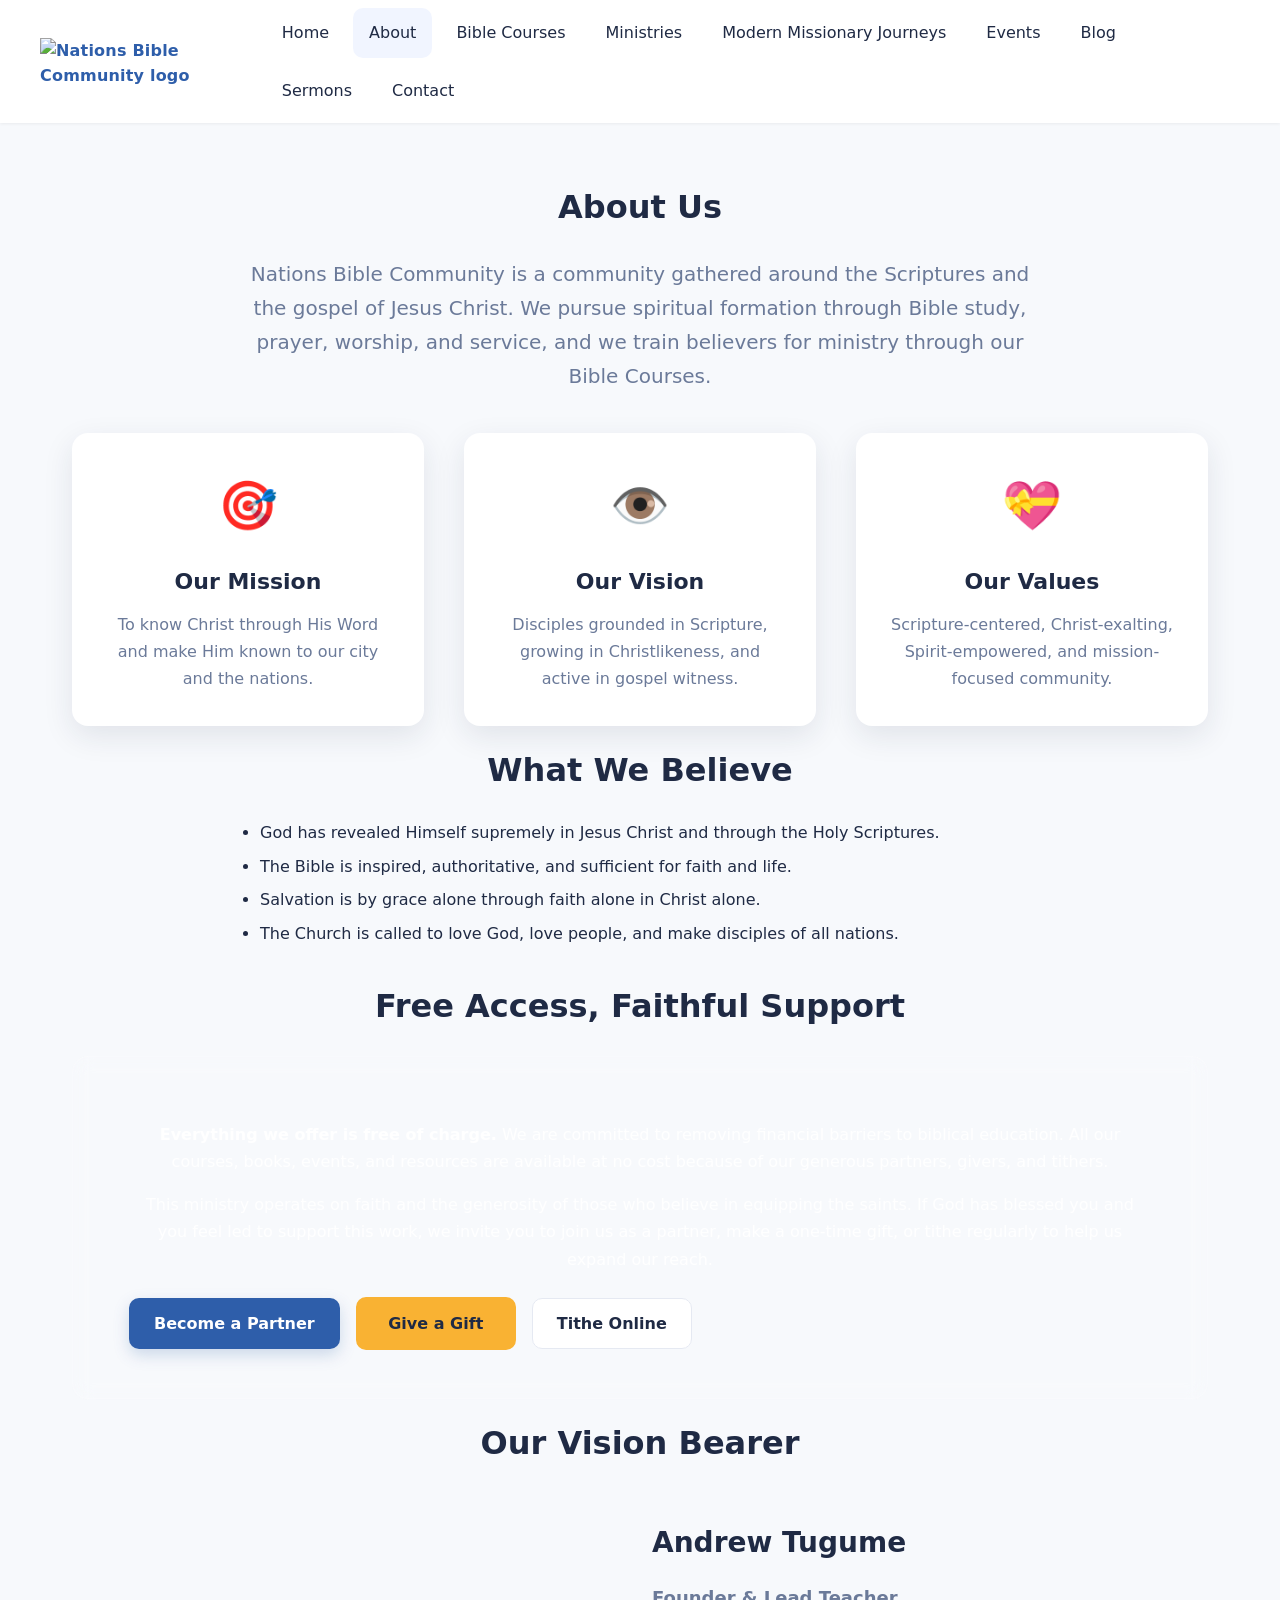
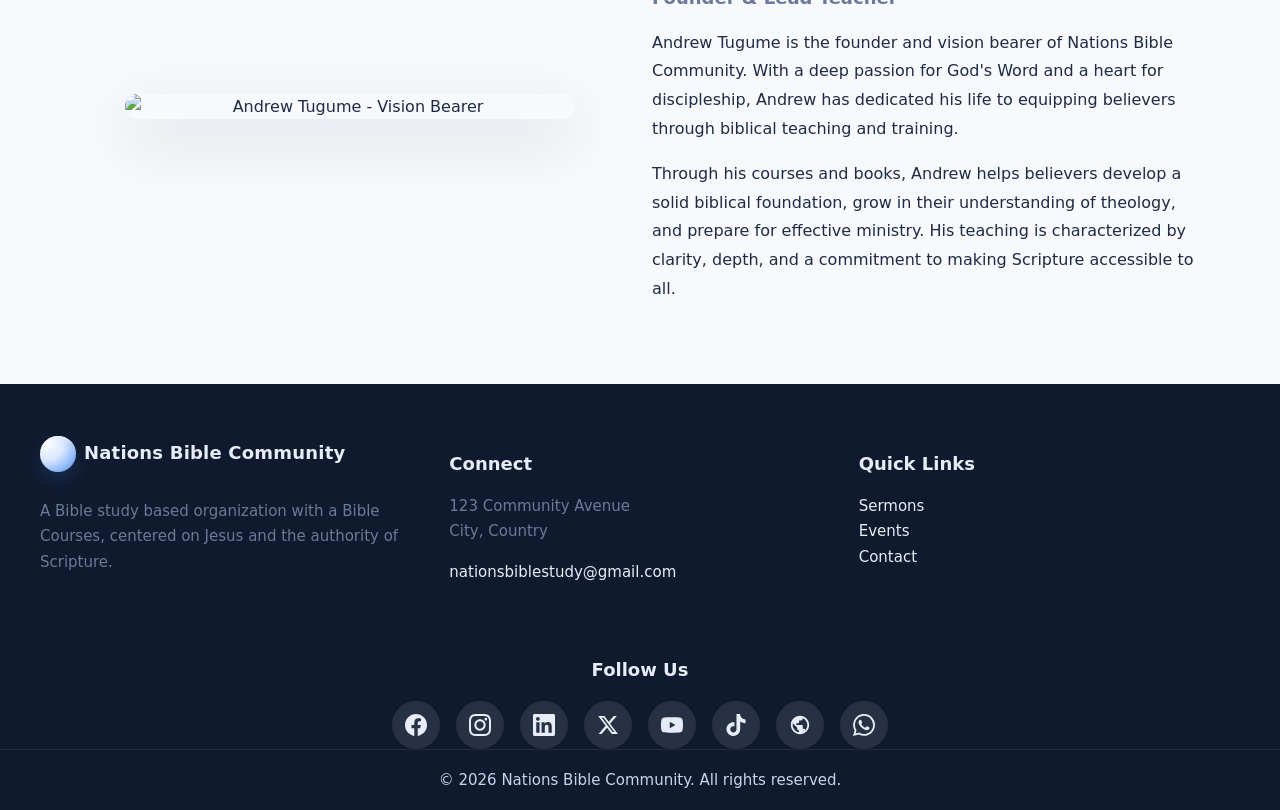
==== commit c2d22b0e: "Modernize website with contemporary design and layout - Updated CSS with modern shadows, transitions" ====
--- a/about.html
+++ b/about.html
@@ -32,30 +32,39 @@
 
     <main>
       <section class="section">
-        <div class="container">
+        <div class="container text-center">
           <h1 class="section-title">About Us</h1>
-          <p>Nations Bible Community is a community gathered around the Scriptures and the gospel of Jesus Christ. We pursue spiritual formation through Bible study, prayer, worship, and service, and we train believers for ministry through our Bible Courses.</p>
+          <p class="section-intro">Nations Bible Community is a community gathered around the Scriptures and the gospel of Jesus Christ. We pursue spiritual formation through Bible study, prayer, worship, and service, and we train believers for ministry through our Bible Courses.</p>
 
-          <div class="grid cols-2">
-            <div class="card">
+          <div class="feature-grid">
+            <div class="feature-card">
+              <span class="feature-icon">🎯</span>
               <h3>Our Mission</h3>
               <p>To know Christ through His Word and make Him known to our city and the nations.</p>
             </div>
-            <div class="card">
+            <div class="feature-card">
+              <span class="feature-icon">👁️</span>
               <h3>Our Vision</h3>
               <p>Disciples grounded in Scripture, growing in Christlikeness, and active in gospel witness.</p>
+            </div>
+            <div class="feature-card">
+              <span class="feature-icon">💝</span>
+              <h3>Our Values</h3>
+              <p>Scripture-centered, Christ-exalting, Spirit-empowered, and mission-focused community.</p>
             </div>
           </div>
 
           <div class="spacer-lg"></div>
 
           <h2 class="section-title">What We Believe</h2>
-          <ul class="list">
-            <li>God has revealed Himself supremely in Jesus Christ and through the Holy Scriptures.</li>
-            <li>The Bible is inspired, authoritative, and sufficient for faith and life.</li>
-            <li>Salvation is by grace alone through faith alone in Christ alone.</li>
-            <li>The Church is called to love God, love people, and make disciples of all nations.</li>
-          </ul>
+          <div style="max-width: 800px; margin: 0 auto; text-align: left;">
+            <ul class="list">
+              <li>God has revealed Himself supremely in Jesus Christ and through the Holy Scriptures.</li>
+              <li>The Bible is inspired, authoritative, and sufficient for faith and life.</li>
+              <li>Salvation is by grace alone through faith alone in Christ alone.</li>
+              <li>The Church is called to love God, love people, and make disciples of all nations.</li>
+            </ul>
+          </div>
 
           <div class="spacer-lg"></div>
 
@@ -75,16 +84,16 @@
 
           <div class="spacer-lg"></div>
 
-          <h2 class="section-title">Our Vision Bearer</h2>
-          <div class="grid cols-2">
+          <h2 class="section-title text-center">Our Vision Bearer</h2>
+          <div class="grid cols-2" style="align-items: center;">
             <div>
-              <img src="https://res.cloudinary.com/dyz1cdgi8/image/upload/v1768131002/Vision_Bearer_Andrew_Tugume_mgnjnd.jpg" alt="Andrew Tugume - Vision Bearer" style="border-radius: 12px; width: 100%; max-width: 400px;" />
+              <img src="https://res.cloudinary.com/dyz1cdgi8/image/upload/v1768131002/Vision_Bearer_Andrew_Tugume_mgnjnd.jpg" alt="Andrew Tugume - Vision Bearer" style="border-radius: 16px; width: 100%; max-width: 450px; box-shadow: var(--shadow-lg); margin: 0 auto; display: block;" />
             </div>
-            <div>
-              <h3>Andrew Tugume</h3>
-              <p class="muted">Founder & Lead Teacher</p>
-              <p>Andrew Tugume is the founder and vision bearer of Nations Bible Community. With a deep passion for God's Word and a heart for discipleship, Andrew has dedicated his life to equipping believers through biblical teaching and training.</p>
-              <p>Through his courses and books, Andrew helps believers develop a solid biblical foundation, grow in their understanding of theology, and prepare for effective ministry. His teaching is characterized by clarity, depth, and a commitment to making Scripture accessible to all.</p>
+            <div style="text-align: left;">
+              <h3 style="font-size: 28px; margin-bottom: 8px;">Andrew Tugume</h3>
+              <p class="muted" style="font-size: 18px; font-weight: 600; margin-bottom: 16px;">Founder & Lead Teacher</p>
+              <p style="line-height: 1.8;">Andrew Tugume is the founder and vision bearer of Nations Bible Community. With a deep passion for God's Word and a heart for discipleship, Andrew has dedicated his life to equipping believers through biblical teaching and training.</p>
+              <p style="line-height: 1.8;">Through his courses and books, Andrew helps believers develop a solid biblical foundation, grow in their understanding of theology, and prepare for effective ministry. His teaching is characterized by clarity, depth, and a commitment to making Scripture accessible to all.</p>
             </div>
           </div>
         </div>
--- a/assets/css/styles.css
+++ b/assets/css/styles.css
@@ -11,11 +11,13 @@
   --color-text: #1f2a44;
   --color-muted: #6b7a99;
   --color-border: #e5e9f2;
-  --shadow-sm: 0 1px 2px rgba(0, 0, 0, 0.05);
-  --shadow-md: 0 8px 24px rgba(31, 42, 68, 0.08);
-  --radius: 12px;
-  --radius-sm: 8px;
-  --max-w: 1100px;
+  --shadow-sm: 0 1px 3px rgba(0, 0, 0, 0.06);
+  --shadow-md: 0 10px 30px rgba(31, 42, 68, 0.1);
+  --shadow-lg: 0 20px 60px rgba(31, 42, 68, 0.15);
+  --radius: 16px;
+  --radius-sm: 10px;
+  --max-w: 1200px;
+  --transition: all 0.3s cubic-bezier(0.4, 0, 0.2, 1);
 }
 
 * {
@@ -254,57 +256,88 @@
 /* Hero */
 .hero {
   position: relative;
-  background: radial-gradient(120% 120% at 10% 10%, #ffffff, #e9f0ff 50%, #cfe0ff 85%);
+  background: linear-gradient(135deg, #667eea 0%, #764ba2 100%);
   overflow: hidden;
+  min-height: 500px;
+  display: flex;
+  align-items: center;
+}
+
+.hero::before {
+  content: '';
+  position: absolute;
+  top: 0;
+  left: 0;
+  right: 0;
+  bottom: 0;
+  background: url('https://images.unsplash.com/photo-1507692049790-de58290a4334?w=1600&h=900&fit=crop') center/cover;
+  opacity: 0.15;
+  z-index: 0;
 }
 
 .hero .inner {
+  position: relative;
+  z-index: 1;
   display: grid;
-  gap: 16px;
-  padding: 40px 0 36px;
+  gap: 20px;
+  padding: 60px 0;
+  text-align: center;
+  color: white;
 }
 
 .hero h1 {
   margin: 0;
-  font-size: 28px;
+  font-size: 32px;
   line-height: 1.2;
+  font-weight: 800;
+  color: white;
+  text-shadow: 0 2px 20px rgba(0, 0, 0, 0.3);
 }
 
 .hero p {
   margin: 0;
-  color: var(--color-muted);
-  font-size: 16px;
-  line-height: 1.6;
+  color: rgba(255, 255, 255, 0.95);
+  font-size: 18px;
+  line-height: 1.7;
+  max-width: 700px;
+  margin: 0 auto;
 }
 
 .cta-row {
   display: flex;
-  gap: 12px;
+  gap: 16px;
   flex-wrap: wrap;
-  margin-top: 8px;
-}
-
-@media (min-width: 640px) {
+  margin-top: 16px;
+  justify-content: center;
+}
+
+@media (min-width: 640px) {
+  .hero {
+    min-height: 550px;
+  }
   .hero .inner { 
-    padding: 48px 0 44px;
-    gap: 18px;
-  }
-  .hero h1 { font-size: 36px; }
-  .hero p { font-size: 18px; }
+    padding: 80px 0;
+    gap: 24px;
+  }
+  .hero h1 { font-size: 48px; }
+  .hero p { font-size: 20px; }
 }
 
 @media (min-width: 1024px) {
+  .hero {
+    min-height: 600px;
+  }
   .hero .inner { 
-    padding: 64px 0 56px;
-    gap: 20px;
-  }
-  .hero h1 { font-size: 44px; }
-  .hero p { font-size: 20px; }
+    padding: 100px 0;
+    gap: 28px;
+  }
+  .hero h1 { font-size: 56px; }
+  .hero p { font-size: 22px; }
 }
 
 @media (min-width: 1280px) {
-  .hero .inner { padding: 80px 0 72px; }
-  .hero h1 { font-size: 52px; }
+  .hero .inner { padding: 120px 0; }
+  .hero h1 { font-size: 64px; }
 }
 
 /* Sections */
@@ -391,31 +424,54 @@
   background: var(--color-surface);
   border: 1px solid var(--color-border);
   border-radius: var(--radius);
-  padding: 16px;
+  padding: 24px;
   box-shadow: var(--shadow-sm);
-  transition: transform 0.2s ease, box-shadow 0.2s ease;
+  transition: var(--transition);
+  position: relative;
+  overflow: hidden;
+}
+
+.card::before {
+  content: '';
+  position: absolute;
+  top: 0;
+  left: 0;
+  right: 0;
+  height: 4px;
+  background: linear-gradient(90deg, var(--color-primary), var(--color-accent));
+  transform: scaleX(0);
+  transition: var(--transition);
+  transform-origin: left;
 }
 
 @media (min-width: 640px) {
   .card {
-    padding: 20px;
+    padding: 28px;
   }
 }
 
 .card:hover {
-  transform: translateY(-2px);
-  box-shadow: var(--shadow-md);
+  transform: translateY(-4px);
+  box-shadow: var(--shadow-lg);
+  border-color: var(--color-primary);
+}
+
+.card:hover::before {
+  transform: scaleX(1);
 }
 
 .card h3 {
-  margin: 0 0 8px 0;
-  font-size: 18px;
+  margin: 0 0 12px 0;
+  font-size: 20px;
   line-height: 1.3;
+  color: var(--color-text);
+  font-weight: 700;
 }
 
 @media (min-width: 640px) {
   .card h3 {
-    font-size: 20px;
+    font-size: 22px;
+    margin: 0 0 14px 0;
   }
 }
 
@@ -423,7 +479,7 @@
   margin: 0; 
   color: var(--color-muted);
   font-size: 15px;
-  line-height: 1.6;
+  line-height: 1.7;
 }
 
 @media (min-width: 640px) {
@@ -433,7 +489,7 @@
 }
 
 .card img {
-  border-radius: 8px;
+  border-radius: var(--radius-sm);
   width: 100%;
   height: auto;
 }
@@ -2340,4 +2396,261 @@
   }
 }
 
-
+/* Modern Enhancements */
+.feature-grid {
+  display: grid;
+  gap: 32px;
+}
+
+@media (min-width: 768px) {
+  .feature-grid {
+    grid-template-columns: repeat(2, 1fr);
+    gap: 40px;
+  }
+}
+
+@media (min-width: 1024px) {
+  .feature-grid {
+    grid-template-columns: repeat(3, 1fr);
+  }
+}
+
+.feature-card {
+  background: white;
+  padding: 32px;
+  border-radius: var(--radius);
+  box-shadow: var(--shadow-md);
+  transition: var(--transition);
+  text-align: center;
+  border: 2px solid transparent;
+}
+
+.feature-card:hover {
+  transform: translateY(-6px);
+  box-shadow: var(--shadow-lg);
+  border-color: var(--color-primary);
+}
+
+.feature-icon {
+  font-size: 48px;
+  margin-bottom: 20px;
+  display: block;
+}
+
+.feature-card h3 {
+  margin: 0 0 12px;
+  font-size: 22px;
+  color: var(--color-text);
+}
+
+.feature-card p {
+  margin: 0;
+  color: var(--color-muted);
+  line-height: 1.7;
+}
+
+/* Image Cards */
+.image-card {
+  position: relative;
+  border-radius: var(--radius);
+  overflow: hidden;
+  box-shadow: var(--shadow-md);
+  transition: var(--transition);
+}
+
+.image-card:hover {
+  transform: scale(1.02);
+  box-shadow: var(--shadow-lg);
+}
+
+.image-card img {
+  width: 100%;
+  height: 300px;
+  object-fit: cover;
+  display: block;
+}
+
+.image-card-content {
+  padding: 24px;
+  background: white;
+}
+
+.image-card h3 {
+  margin: 0 0 8px;
+  font-size: 20px;
+}
+
+.image-card p {
+  margin: 0;
+  color: var(--color-muted);
+  line-height: 1.6;
+}
+
+/* Stats Section */
+.stats-grid {
+  display: grid;
+  gap: 24px;
+  text-align: center;
+}
+
+@media (min-width: 640px) {
+  .stats-grid {
+    grid-template-columns: repeat(2, 1fr);
+  }
+}
+
+@media (min-width: 1024px) {
+  .stats-grid {
+    grid-template-columns: repeat(4, 1fr);
+  }
+}
+
+.stat-card {
+  background: white;
+  padding: 32px 24px;
+  border-radius: var(--radius);
+  box-shadow: var(--shadow-sm);
+}
+
+.stat-number {
+  font-size: 40px;
+  font-weight: 800;
+  color: var(--color-primary);
+  line-height: 1;
+  margin-bottom: 8px;
+  display: block;
+}
+
+.stat-label {
+  font-size: 16px;
+  color: var(--color-muted);
+  font-weight: 600;
+}
+
+/* Testimonial Cards */
+.testimonial-card {
+  background: white;
+  padding: 32px;
+  border-radius: var(--radius);
+  box-shadow: var(--shadow-md);
+  position: relative;
+}
+
+.testimonial-card::before {
+  content: '"';
+  position: absolute;
+  top: 20px;
+  left: 24px;
+  font-size: 60px;
+  color: var(--color-primary);
+  opacity: 0.2;
+  font-family: Georgia, serif;
+  line-height: 1;
+}
+
+.testimonial-text {
+  font-size: 16px;
+  line-height: 1.7;
+  color: var(--color-text);
+  margin-bottom: 20px;
+  font-style: italic;
+}
+
+.testimonial-author {
+  display: flex;
+  align-items: center;
+  gap: 12px;
+}
+
+.testimonial-avatar {
+  width: 48px;
+  height: 48px;
+  border-radius: 50%;
+  object-fit: cover;
+}
+
+.testimonial-info h4 {
+  margin: 0;
+  font-size: 16px;
+  color: var(--color-text);
+}
+
+.testimonial-info p {
+  margin: 0;
+  font-size: 14px;
+  color: var(--color-muted);
+}
+
+/* Section with Background */
+.section-dark {
+  background: linear-gradient(135deg, #1e3a8a 0%, #3b82f6 100%);
+  color: white;
+}
+
+.section-dark h2,
+.section-dark h3 {
+  color: white;
+}
+
+.section-dark p {
+  color: rgba(255, 255, 255, 0.9);
+}
+
+.section-accent {
+  background: linear-gradient(135deg, #f59e0b 0%, #fbbf24 100%);
+  color: var(--color-text);
+}
+
+/* Animations */
+@keyframes fadeInUp {
+  from {
+    opacity: 0;
+    transform: translateY(30px);
+  }
+  to {
+    opacity: 1;
+    transform: translateY(0);
+  }
+}
+
+.animate-in {
+  animation: fadeInUp 0.6s ease-out forwards;
+}
+
+/* Utility Classes */
+.text-center {
+  text-align: center;
+}
+
+.mb-0 { margin-bottom: 0; }
+.mb-1 { margin-bottom: 8px; }
+.mb-2 { margin-bottom: 16px; }
+.mb-3 { margin-bottom: 24px; }
+.mb-4 { margin-bottom: 32px; }
+
+.mt-0 { margin-top: 0; }
+.mt-1 { margin-top: 8px; }
+.mt-2 { margin-top: 16px; }
+.mt-3 { margin-top: 24px; }
+.mt-4 { margin-top: 32px; }
+
+.fw-bold { font-weight: 700; }
+.fw-semibold { font-weight: 600; }
+.fw-normal { font-weight: 400; }
+
+.section-intro {
+  font-size: 18px;
+  line-height: 1.7;
+  color: var(--color-muted);
+  max-width: 800px;
+  margin: 0 auto 40px;
+  text-align: center;
+}
+
+@media (min-width: 640px) {
+  .section-intro {
+    font-size: 20px;
+  }
+}
+
+
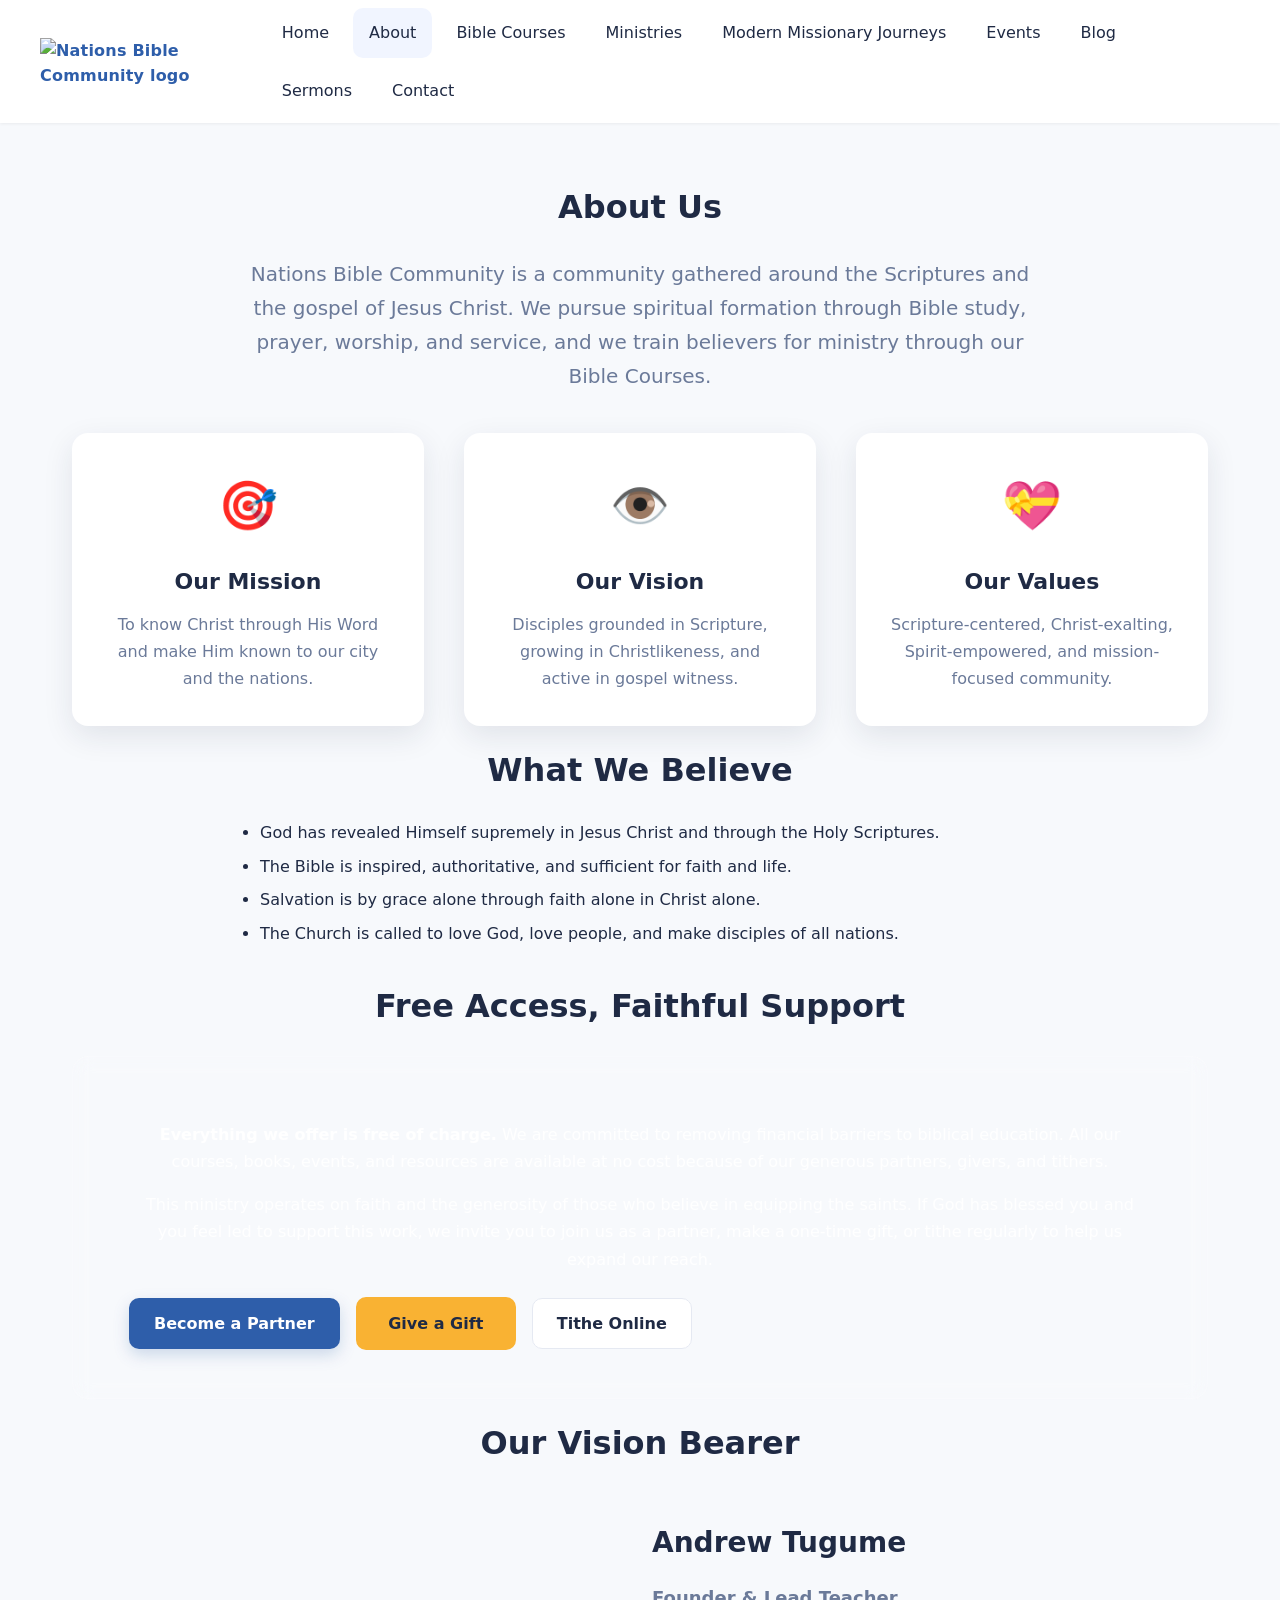
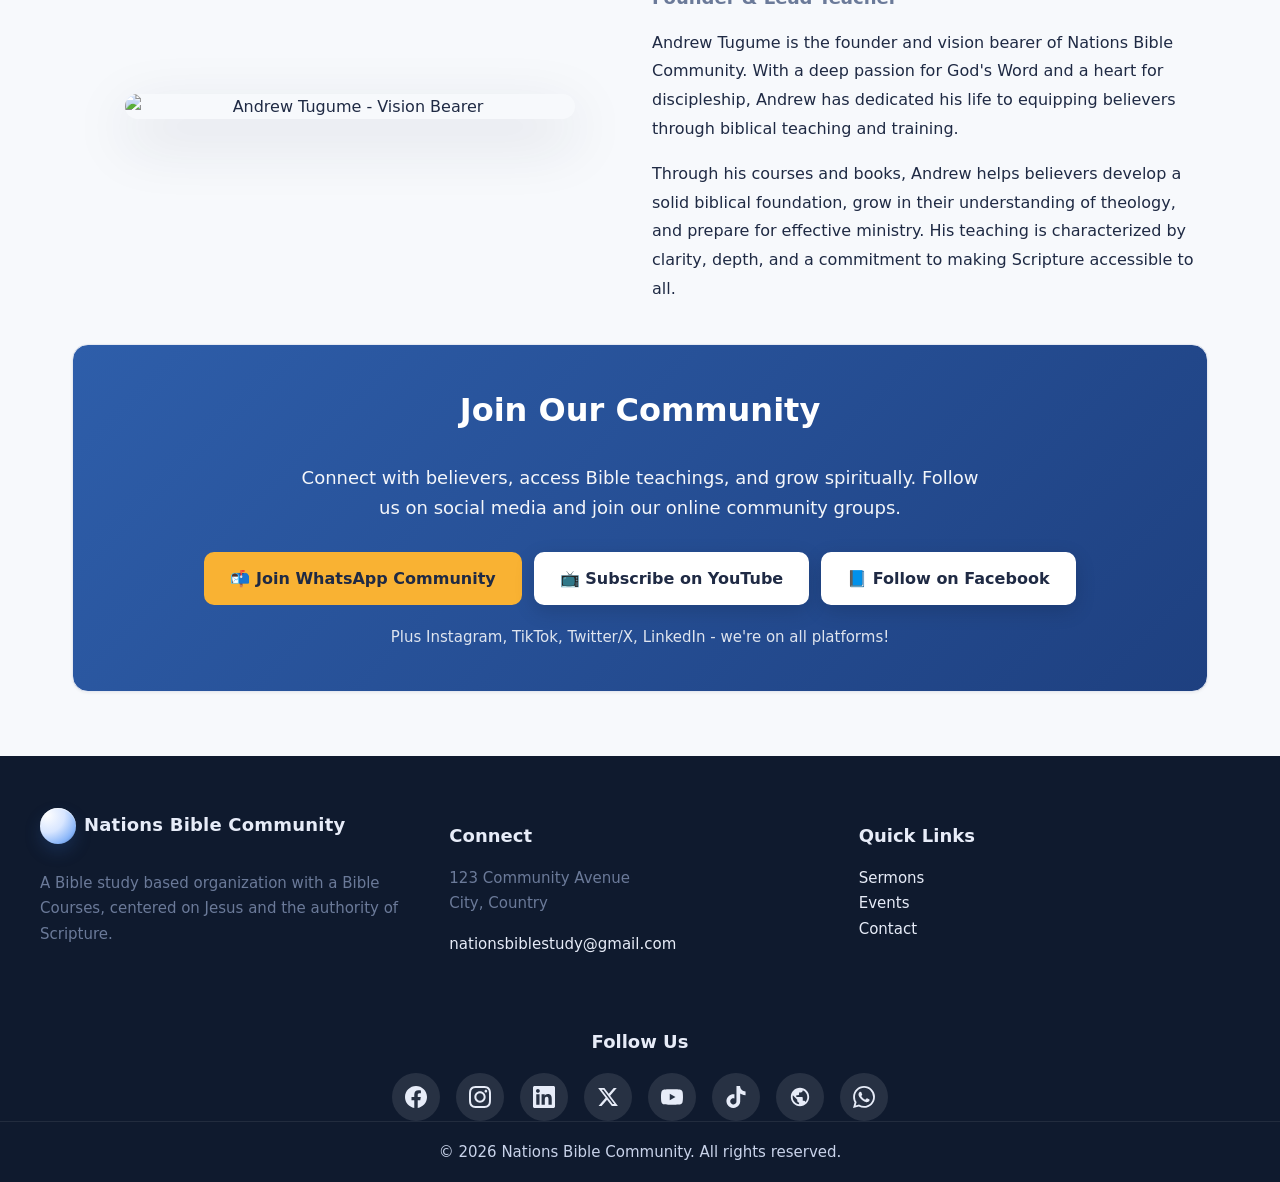
==== commit c0a5b399: "initial" ====
--- a/about.html
+++ b/about.html
@@ -96,6 +96,19 @@
               <p style="line-height: 1.8;">Through his courses and books, Andrew helps believers develop a solid biblical foundation, grow in their understanding of theology, and prepare for effective ministry. His teaching is characterized by clarity, depth, and a commitment to making Scripture accessible to all.</p>
             </div>
           </div>
+
+          <div class="spacer-lg"></div>
+
+          <div class="card" style="background: linear-gradient(135deg, #2e5eaa 0%, #1e4080 100%); color: white; padding: 40px; text-align: center;">
+            <h2 style="color: white; margin-top: 0; font-size: 32px;">Join Our Community</h2>
+            <p style="color: rgba(255,255,255,0.95); font-size: 18px; max-width: 700px; margin: 0 auto 28px; line-height: 1.7;">Connect with believers, access Bible teachings, and grow spiritually. Follow us on social media and join our online community groups.</p>
+            <div style="display: flex; gap: 12px; justify-content: center; flex-wrap: wrap; margin-bottom: 20px;">
+              <a href="https://chat.whatsapp.com/FD0A2mCJZDa2Mbqac1Lst9" target="_blank" rel="noopener noreferrer" class="btn btn-accent" style="display: inline-flex; align-items: center; gap: 8px;">📬 Join WhatsApp Community</a>
+              <a href="https://www.youtube.com/@NationsBibleCommunity?sub_confirmation=1" target="_blank" rel="noopener noreferrer" class="btn btn-light" style="display: inline-flex; align-items: center; gap: 8px;">📺 Subscribe on YouTube</a>
+              <a href="https://www.facebook.com/nationsbiblecommunity" target="_blank" rel="noopener noreferrer" class="btn btn-light" style="display: inline-flex; align-items: center; gap: 8px;">📘 Follow on Facebook</a>
+            </div>
+            <p style="color: rgba(255,255,255,0.85); font-size: 15px; margin: 0;">Plus Instagram, TikTok, Twitter/X, LinkedIn - we're on all platforms!</p>
+          </div>
         </div>
       </section>
     </main>
--- a/assets/css/styles.css
+++ b/assets/css/styles.css
@@ -681,6 +681,43 @@
 }
 
 .btn-accent:active {
+  transform: translateY(0);
+}
+
+.btn-light {
+  background: white;
+  color: var(--color-text);
+  border: 2px solid white;
+  font-weight: 700;
+  box-shadow: 0 6px 20px rgba(0, 0, 0, 0.15);
+}
+
+.btn-light:hover {
+  background: rgba(255, 255, 255, 0.95);
+  text-decoration: none;
+  transform: translateY(-2px);
+  box-shadow: 0 10px 30px rgba(0, 0, 0, 0.25);
+}
+
+.btn-light:active {
+  transform: translateY(0);
+}
+
+.btn-outline {
+  background: transparent;
+  color: white;
+  border: 2px solid white;
+  font-weight: 700;
+}
+
+.btn-outline:hover {
+  background: rgba(255, 255, 255, 0.15);
+  text-decoration: none;
+  transform: translateY(-1px);
+  box-shadow: 0 4px 16px rgba(255, 255, 255, 0.2);
+}
+
+.btn-outline:active {
   transform: translateY(0);
 }
 
@@ -2653,4 +2690,375 @@
   }
 }
 
-
+/* Sermons Page Styles */
+.sermon-controls {
+  background: white;
+  padding: 24px;
+  border-radius: var(--radius);
+  box-shadow: var(--shadow-md);
+  margin-bottom: 32px;
+}
+
+.search-bar {
+  display: flex;
+  gap: 12px;
+  margin-bottom: 20px;
+}
+
+.search-bar input {
+  flex: 1;
+  padding: 14px 18px;
+  border: 2px solid var(--color-border);
+  border-radius: var(--radius-sm);
+  font-size: 16px;
+  transition: var(--transition);
+}
+
+.search-bar input:focus {
+  outline: none;
+  border-color: var(--color-primary);
+  box-shadow: 0 0 0 3px rgba(46, 94, 170, 0.1);
+}
+
+.filter-controls {
+  display: grid;
+  gap: 12px;
+  grid-template-columns: repeat(auto-fit, minmax(200px, 1fr));
+}
+
+@media (min-width: 768px) {
+  .filter-controls {
+    grid-template-columns: repeat(3, 1fr);
+  }
+}
+
+.filter-controls select {
+  padding: 12px 16px;
+  border: 2px solid var(--color-border);
+  border-radius: var(--radius-sm);
+  font-size: 15px;
+  background: white;
+  cursor: pointer;
+  transition: var(--transition);
+}
+
+.filter-controls select:focus {
+  outline: none;
+  border-color: var(--color-primary);
+  box-shadow: 0 0 0 3px rgba(46, 94, 170, 0.1);
+}
+
+.sermons-grid {
+  display: grid;
+  gap: 32px;
+  grid-template-columns: 1fr;
+}
+
+@media (min-width: 768px) {
+  .sermons-grid {
+    grid-template-columns: repeat(2, 1fr);
+  }
+}
+
+@media (min-width: 1200px) {
+  .sermons-grid {
+    grid-template-columns: repeat(3, 1fr);
+  }
+}
+
+.sermon-card {
+  background: white;
+  border-radius: var(--radius);
+  overflow: hidden;
+  box-shadow: var(--shadow-md);
+  transition: var(--transition);
+  display: flex;
+  flex-direction: column;
+}
+
+.sermon-card:hover {
+  transform: translateY(-6px);
+  box-shadow: var(--shadow-lg);
+}
+
+.sermon-thumbnail {
+  position: relative;
+  width: 100%;
+  height: 220px;
+  overflow: hidden;
+}
+
+.sermon-thumbnail img {
+  width: 100%;
+  height: 100%;
+  object-fit: cover;
+  transition: var(--transition);
+}
+
+.sermon-card:hover .sermon-thumbnail img {
+  transform: scale(1.05);
+}
+
+.format-badges {
+  position: absolute;
+  top: 12px;
+  right: 12px;
+  display: flex;
+  flex-direction: column;
+  gap: 6px;
+}
+
+.badge {
+  padding: 6px 12px;
+  border-radius: 20px;
+  font-size: 12px;
+  font-weight: 600;
+  backdrop-filter: blur(10px);
+  box-shadow: 0 2px 8px rgba(0, 0, 0, 0.15);
+}
+
+.badge-video {
+  background: rgba(220, 38, 38, 0.9);
+  color: white;
+}
+
+.badge-audio {
+  background: rgba(16, 185, 129, 0.9);
+  color: white;
+}
+
+.badge-transcript {
+  background: rgba(59, 130, 246, 0.9);
+  color: white;
+}
+
+.sermon-content {
+  padding: 24px;
+  display: flex;
+  flex-direction: column;
+  flex-grow: 1;
+}
+
+.sermon-meta {
+  display: flex;
+  justify-content: space-between;
+  align-items: center;
+  margin-bottom: 12px;
+  flex-wrap: wrap;
+  gap: 8px;
+}
+
+.series-tag {
+  background: var(--color-bg);
+  color: var(--color-primary);
+  padding: 4px 12px;
+  border-radius: 12px;
+  font-size: 13px;
+  font-weight: 600;
+}
+
+.date-tag {
+  color: var(--color-muted);
+  font-size: 13px;
+  font-weight: 500;
+}
+
+.sermon-content h3 {
+  margin: 0 0 12px;
+  font-size: 20px;
+  line-height: 1.3;
+  color: var(--color-text);
+}
+
+.sermon-excerpt {
+  margin: 0 0 16px;
+  color: var(--color-muted);
+  font-size: 15px;
+  line-height: 1.6;
+  flex-grow: 1;
+}
+
+.sermon-speaker {
+  margin: 0 0 16px;
+  font-size: 14px;
+  color: var(--color-muted);
+  padding-top: 12px;
+  border-top: 1px solid var(--color-border);
+}
+
+.sermon-actions {
+  display: flex;
+  gap: 10px;
+  flex-wrap: wrap;
+}
+
+.sermon-actions .btn {
+  flex: 1;
+  min-width: 140px;
+  padding: 12px 16px;
+  font-size: 14px;
+}
+
+.no-results {
+  text-align: center;
+  padding: 60px 20px;
+  background: white;
+  border-radius: var(--radius);
+  box-shadow: var(--shadow-sm);
+}
+
+.no-results p {
+  font-size: 18px;
+  color: var(--color-muted);
+  margin: 0;
+}
+
+/* Sermon Modal */
+.sermon-modal {
+  position: fixed;
+  inset: 0;
+  background: rgba(0, 0, 0, 0.8);
+  z-index: 2000;
+  display: flex;
+  align-items: center;
+  justify-content: center;
+  padding: 20px;
+  backdrop-filter: blur(5px);
+}
+
+.modal-content {
+  background: white;
+  border-radius: var(--radius);
+  max-width: 900px;
+  width: 100%;
+  max-height: 90vh;
+  overflow-y: auto;
+  position: relative;
+  box-shadow: 0 25px 50px rgba(0, 0, 0, 0.5);
+}
+
+.transcript-modal {
+  max-width: 800px;
+}
+
+.modal-close {
+  position: absolute;
+  top: 16px;
+  right: 16px;
+  width: 40px;
+  height: 40px;
+  border: none;
+  background: rgba(0, 0, 0, 0.5);
+  color: white;
+  font-size: 28px;
+  border-radius: 50%;
+  cursor: pointer;
+  z-index: 10;
+  display: flex;
+  align-items: center;
+  justify-content: center;
+  transition: var(--transition);
+}
+
+.modal-close:hover {
+  background: rgba(0, 0, 0, 0.8);
+  transform: rotate(90deg);
+}
+
+#modalBody,
+#transcriptBody {
+  padding: 32px;
+}
+
+.modal-video-container {
+  position: relative;
+  padding-bottom: 56.25%;
+  height: 0;
+  overflow: hidden;
+  background: black;
+  border-radius: var(--radius) var(--radius) 0 0;
+}
+
+.modal-video-container iframe,
+.modal-video-container video {
+  position: absolute;
+  top: 0;
+  left: 0;
+  width: 100%;
+  height: 100%;
+}
+
+.modal-sermon-info h2 {
+  margin: 0 0 12px;
+  font-size: 28px;
+  color: var(--color-text);
+}
+
+.modal-sermon-info .sermon-meta {
+  margin-bottom: 16px;
+}
+
+.modal-sermon-info p {
+  line-height: 1.7;
+  color: var(--color-muted);
+  margin-bottom: 20px;
+}
+
+.modal-tabs {
+  display: flex;
+  gap: 12px;
+  border-bottom: 2px solid var(--color-border);
+  margin-bottom: 24px;
+}
+
+.modal-tab {
+  padding: 12px 24px;
+  background: none;
+  border: none;
+  cursor: pointer;
+  font-weight: 600;
+  color: var(--color-muted);
+  border-bottom: 3px solid transparent;
+  margin-bottom: -2px;
+  transition: var(--transition);
+}
+
+.modal-tab.active {
+  color: var(--color-primary);
+  border-bottom-color: var(--color-primary);
+}
+
+.modal-tab:hover {
+  color: var(--color-primary);
+}
+
+.tab-content {
+  display: none;
+}
+
+.tab-content.active {
+  display: block;
+}
+
+.transcript-text {
+  line-height: 2;
+  font-size: 16px;
+  color: var(--color-text);
+}
+
+.transcript-text p {
+  margin-bottom: 16px;
+}
+
+.transcript-timestamp {
+  display: inline-block;
+  background: var(--color-bg);
+  color: var(--color-primary);
+  padding: 2px 8px;
+  border-radius: 4px;
+  font-size: 13px;
+  font-weight: 600;
+  margin-right: 8px;
+}
+
+
